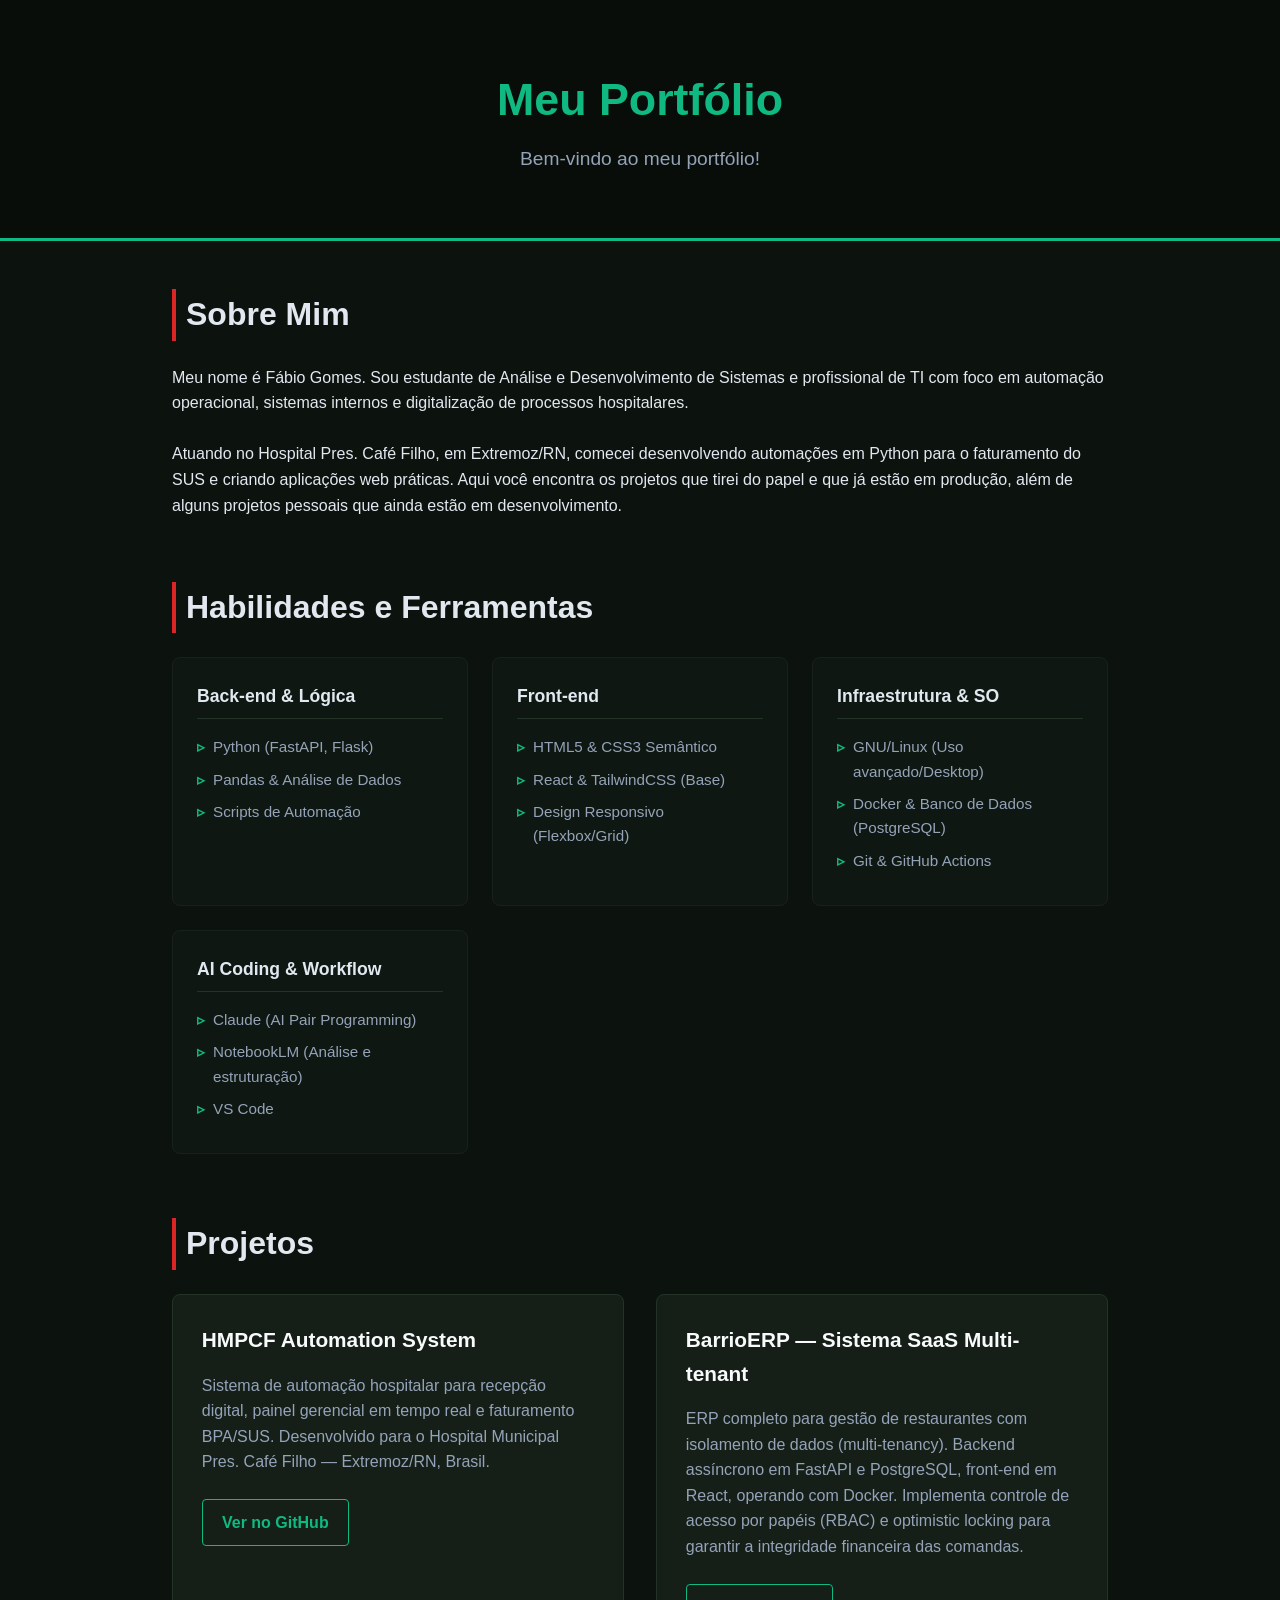
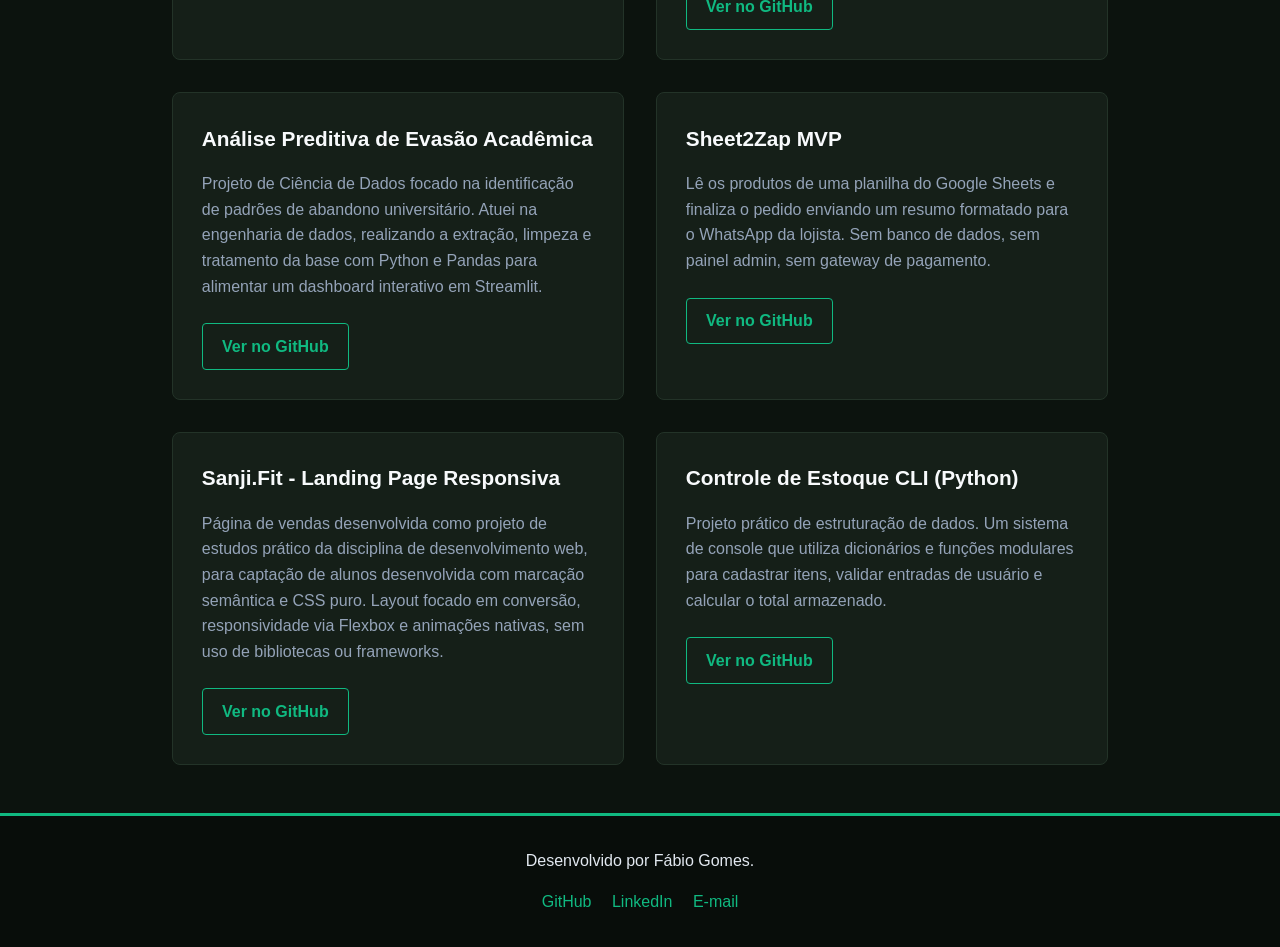
==== index.html @ 68a42b06 "portifólio version 1.0" ====
<!DOCTYPE html>
<html lang="pt-br">
<head>
    <meta charset="UTF-8">
    <meta name="viewport" content="width=device-width, initial-scale=1.0">
    <title>Portfólio | Fabio Gomes</title>
    <link rel="stylesheet" href="style.css">
</head>
<body>

    <!-- Cabeçalho do site -->
    <header class="cabecalho-principal">
        <h1 class="titulo-site">Meu Portfólio</h1>
        <p class="subtitulo-site">Bem-vindo ao meu portfólio!</p>
    </header>

    <!-- Conteúdo principal da página -->
    <main class="conteudo-principal">
        
    <!-- Seção Sobre -->
        <section id="sobre" class="secao-sobre">
            <h2 class="titulo-secao">Sobre Mim</h2>
            <div class="texto-sobre">
                <p>
                    Meu nome é Fábio Gomes. Sou estudante de Análise e Desenvolvimento de Sistemas e profissional de TI com foco em automação operacional, sistemas internos e digitalização de processos hospitalares.
                </p>
                <br> <!-- Dá um pequeno espaço extra entre os parágrafos -->
                <p>
                    Atuando no Hospital Pres. Café Filho, em Extremoz/RN, comecei desenvolvendo automações em Python para o faturamento do SUS e criando aplicações web práticas. Aqui você encontra os projetos que tirei do papel e que já estão em produção, além de alguns projetos pessoais que ainda estão em desenvolvimento.
                </p>
            </div>
        </section>
        <!-- Seção de Habilidades -->
        <section id="habilidades" class="secao-habilidades">
            <h2 class="titulo-secao">Habilidades e Ferramentas</h2>
            
            <div class="grade-habilidades">
                <!-- Categoria 1 -->
                <div class="categoria-habilidade">
                    <h3 class="titulo-categoria">Back-end & Lógica</h3>
                    <ul class="lista-habilidades">
                        <li>Python (FastAPI, Flask)</li>
                        <li>Pandas & Análise de Dados</li>
                        <li>Scripts de Automação</li>
                    </ul>
                </div>

                <!-- Categoria 2 -->
                <div class="categoria-habilidade">
                    <h3 class="titulo-categoria">Front-end</h3>
                    <ul class="lista-habilidades">
                        <li>HTML5 & CSS3 Semântico</li>
                        <li>React & TailwindCSS (Base)</li>
                        <li>Design Responsivo (Flexbox/Grid)</li>
                    </ul>
                </div>

                <!-- Categoria 3 -->
                <div class="categoria-habilidade">
                    <h3 class="titulo-categoria">Infraestrutura & SO</h3>
                    <ul class="lista-habilidades">
                        <li>GNU/Linux (Uso avançado/Desktop)</li>
                        <li>Docker & Banco de Dados (PostgreSQL)</li>
                        <li>Git & GitHub Actions</li>
                    </ul>
                </div>

                <!-- Categoria 4 (O seu diferencial) -->
                <div class="categoria-habilidade">
                    <h3 class="titulo-categoria">AI Coding & Workflow</h3>
                    <ul class="lista-habilidades">
                        <li>Claude (AI Pair Programming)</li>
                        <li>NotebookLM (Análise e estruturação)</li>
                        <li>VS Code</li>
                    </ul>
                </div>
            </div>
        </section>

        <!-- Seção de Projetos -->
        <section id="projetos" class="secao-projetos">
            <h2 class="titulo-secao">Projetos</h2>
            
            <ul class="grade-projetos">
                <!-- Projeto 1 -->
                <li class="cartao-projeto">
                    <h3 class="titulo-projeto">HMPCF Automation System</h3>
                    <p class="descricao-projeto">
                        Sistema de automação hospitalar para recepção digital, painel gerencial 
                        em tempo real e faturamento BPA/SUS. Desenvolvido para o Hospital Municipal 
                        Pres. Café Filho — Extremoz/RN, Brasil.
                    </p>
                    <a href="https://github.com/fabiogomes95/HMPCF-Automation-System" target="_blank" class="botao-projeto" >Ver no GitHub</a>
                </li>

                <!-- Projeto 2 -->
                <li class="cartao-projeto">
                    <h3 class="titulo-projeto">BarrioERP — Sistema SaaS Multi-tenant</h3>
                    <p class="descricao-projeto">
                        ERP completo para gestão de restaurantes com isolamento de dados (multi-tenancy). 
                        Backend assíncrono em FastAPI e PostgreSQL, front-end em React, operando com Docker. 
                        Implementa controle de acesso por papéis (RBAC) e optimistic locking para garantir 
                        a integridade financeira das comandas.
                    </p>
                    <a href="https://github.com/fabiogomes95/BarrioERP" target="_blank" class="botao-projeto">Ver no GitHub</a>
                </li>

                <!-- Projeto 3 -->
                <li class="cartao-projeto">
                    <h3 class="titulo-projeto">Análise Preditiva de Evasão Acadêmica</h3>
                    <p class="descricao-projeto">
                        Projeto de Ciência de Dados focado na identificação de padrões de abandono universitário. 
                        Atuei na engenharia de dados, realizando a extração, limpeza e tratamento da base 
                        com Python e Pandas para alimentar um dashboard interativo em Streamlit.
                    </p>
                    <a href="https://github.com/Senac-EAD-PTI-Grupo/senac-pi-grupo03-2026" target="_blank" class="botao-projeto">Ver no GitHub</a>
                </li>

                <!-- Projeto 4 -->
                <li class="cartao-projeto">
                    <h3 class="titulo-projeto">Sheet2Zap MVP</h3>
                    <p class="descricao-projeto">
                        Lê os produtos de uma planilha do Google Sheets e finaliza o pedido enviando 
                        um resumo formatado para o WhatsApp da lojista. Sem banco de dados, sem painel 
                        admin, sem gateway de pagamento.
                    </p>
                    <a href="https://github.com/fabiogomes95/Sheet2Zap-MVP" target="_blank" class="botao-projeto">Ver no GitHub</a>
                </li>

                <!-- Projeto 5 -->
                <li class="cartao-projeto">
                    <h3 class="titulo-projeto">Sanji.Fit - Landing Page Responsiva</h3>
                    <p class="descricao-projeto">
                        Página de vendas desenvolvida como projeto de estudos prático da disciplina de desenvolvimento web, para captação de alunos 
                        desenvolvida com marcação semântica e CSS puro. Layout focado em conversão, responsividade via Flexbox e animações nativas, 
                        sem uso de bibliotecas ou frameworks.
                    </p>
                    <a href="https://github.com/fabiogomes95/landing-page-sanji-fit" target="_blank" class="botao-projeto">Ver no GitHub</a>
                </li>
                <!-- Projeto 6 -->
                <li class="cartao-projeto">
                    <h3 class="titulo-projeto">Controle de Estoque CLI (Python)</h3>
                    <p class="descricao-projeto">
                        Projeto prático de estruturação de dados. Um sistema de console que utiliza dicionários e funções modulares para cadastrar itens, 
                        validar entradas de usuário e calcular o total armazenado.
                    </p>
                    <a href="https://github.com/fabiogomes95/pti-controle-de-estoque" target="_blank" class="botao-projeto">Ver no GitHub</a>
                </li>
            </ul>
        </section>

    </main>
    <!-- Rodapé do Site -->
    <footer class="rodape-principal">
        <p>Desenvolvido por Fábio Gomes.</p>
        <div class="links-contato">
            <!-- Substitua o # pelo link do seu perfil -->
            <a href="https://github.com/fabiogomes95" target="_blank" class="link-rodape">GitHub</a>
            <a href="https://www.linkedin.com/in/fabiogsilva95/" target="_blank" class="link-rodape">LinkedIn</a>
            <a href="mailto:fabigsilva@disroot.org" target="_blank" class="link-rodape">E-mail</a>
        </div>
    </footer>

</body>
</html>
---- style.css ----
* {
    margin: 0;
    padding: 0;
    box-sizing: border-box;
}
body {
    font-family: 'Segoe UI', Tahoma, Geneva, Verdana, sans-serif;
    background-color: #0c130e;
    color: #e2e8f0;
    line-height: 1.6;
}
/* 3. Cabeçalho Principal */
.cabecalho-principal {
    text-align: center; /* Centraliza o texto */
    padding: 4rem 1rem; /* Dá um respiro dentro da caixa (cima/baixo e lados) */
    background-color: #080d0a; /* Um tom um pouco mais escuro que o body */
    border-bottom: 3px solid #10b981; /* O verde vibrante simulando o corte de espada */
}
.titulo-site {
    color: #10b981; /* Verde destaque (cor do cabelo/ataques) */
    font-size: 2.8rem;
    margin-bottom: 0.5rem;
}
.subtitulo-site {
    color: #94a3b8; /* Cinza prateado imitando o aço das espadas */
    font-size: 1.2rem;
}
/* 4. Estrutura Central (Onde fica o Sobre Mim e os Projetos) */
.conteudo-principal {
    max-width: 1000px; /* Trava o crescimento do site em telas grandes */
    margin: 0 auto; /* O segredo para centralizar: margem automática nas laterais */
    padding: 3rem 2rem; /* Afasta o texto das bordas invisíveis da caixa */
}
/* Títulos das seções (Sobre Mim e Projetos) */
.titulo-secao {
    font-size: 2rem;
    color: #e2e8f0;
    margin-bottom: 1.5rem;
    border-left: 4px solid #dc2626; /* Detalhe vermelho (Haramaki/faixa da cintura do Zoro) */
    padding-left: 10px; /* Afasta o texto da barra vermelha */
}
/* =========================================
   5. MÁGICA DO GRID: A Seção de Projetos
   ========================================= */

/* Remove a margem do texto 'Sobre Mim' para não grudar nos projetos */
.secao-sobre {
    margin-bottom: 4rem;
}

/* O Container do Grid */
.grade-projetos {
    display: grid;
    /* A regra de ouro: crie colunas de no mínimo 300px. 
       Se houver espaço (como na sua TV), coloque lado a lado. 
       Se não houver (como no celular), empilhe. */
    grid-template-columns: repeat(auto-fit, minmax(300px, 1fr));
    gap: 2rem; /* Espaço entre os cartões */
    list-style: none; /* Remove as bolinhas pretas da lista HTML */
}

/* 6. Estilo dos Cartões (Inspirado nas bainhas das espadas) */
.cartao-projeto {
    background-color: #151f18; /* Verde bem escuro, quase preto */
    border: 1px solid #233328; /* Uma borda muito sutil para delimitar o cartão */
    border-radius: 8px; /* Cantos levemente arredondados */
    padding: 1.8rem;
    
    /* Prepara o cartão para ser animado quando o mouse passar por cima */
    transition: transform 0.3s ease, border-color 0.3s ease, box-shadow 0.3s ease;
}

/* O efeito do "Corte da Espada" ao passar o mouse */
.cartao-projeto:hover {
    transform: translateY(-5px); /* Levanta o cartão para cima */
    border-color: #10b981; /* A borda acende no verde vibrante */
    box-shadow: 0 8px 20px rgba(16, 185, 129, 0.15); /* Cria uma sombra verde suave */
}

/* Textos dentro do cartão */
.titulo-projeto {
    color: #f8fafc;
    font-size: 1.3rem;
    margin-bottom: 1rem;
}

.descricao-projeto {
    color: #94a3b8;
    font-size: 1rem;
}
/* Estilo do Botão do Projeto */
.botao-projeto {
    display: inline-block; /* Permite colocar margens e preenchimentos ao redor do texto */
    margin-top: 1.5rem; /* Empurra o botão um pouco para baixo, desgrudando do texto */
    padding: 0.6rem 1.2rem; /* Cria o "corpo" do botão (espaço interno) */
    
    text-decoration: none; /* Remove aquele sublinhado feio padrão do link */
    font-weight: bold; /* Deixa o texto em negrito */
    
    color: #10b981; /* O verde vibrante que escolhemos */
    border: 1px solid #10b981; /* Cria a linha da borda do botão na mesma cor */
    border-radius: 4px; /* Arredonda levemente as pontinhas do botão */
}
.rodape-principal {
    text-align: center;
    padding: 2rem 1rem;
    background-color: #080d0a;
    border-top: 3px solid #10b981;
}
.links-contato {
    margin-top: 1rem;
}
.link-rodape {
    margin: 0 0.5rem;      
    display: inline-block;
    color: #10b981; 
    text-decoration: none; 
}
.link-rodape:hover {
    text-decoration: underline;
}
/* =========================================
   9. Seção de Habilidades
   ========================================= */
.secao-habilidades {
    margin-bottom: 4rem;
}

.grade-habilidades {
    display: grid;
    grid-template-columns: repeat(auto-fit, minmax(220px, 1fr));
    gap: 1.5rem;
}

.categoria-habilidade {
    background-color: #0f1712; /* Fundo um pouco mais claro que o base */
    border: 1px solid #18221b;
    border-radius: 8px;
    padding: 1.5rem;
}

.titulo-categoria {
    color: #e2e8f0;
    font-size: 1.1rem;
    margin-bottom: 1rem;
    border-bottom: 1px solid #233328;
    padding-bottom: 0.5rem;
}

.lista-habilidades {
    list-style: none; /* Tira as bolinhas */
}

.lista-habilidades li {
    color: #94a3b8;
    font-size: 0.95rem;
    margin-bottom: 0.5rem;
    display: flex;
    align-items: flex-start; /* Alinha o texto com o bullet personalizado */
}

/* Adiciona um "bullet" personalizado com a cor do Zoro antes de cada item */
.lista-habilidades li::before {
    content: "▹";
    color: #10b981; /* Verde vibrante */
    margin-right: 8px;
    font-weight: bold;
}
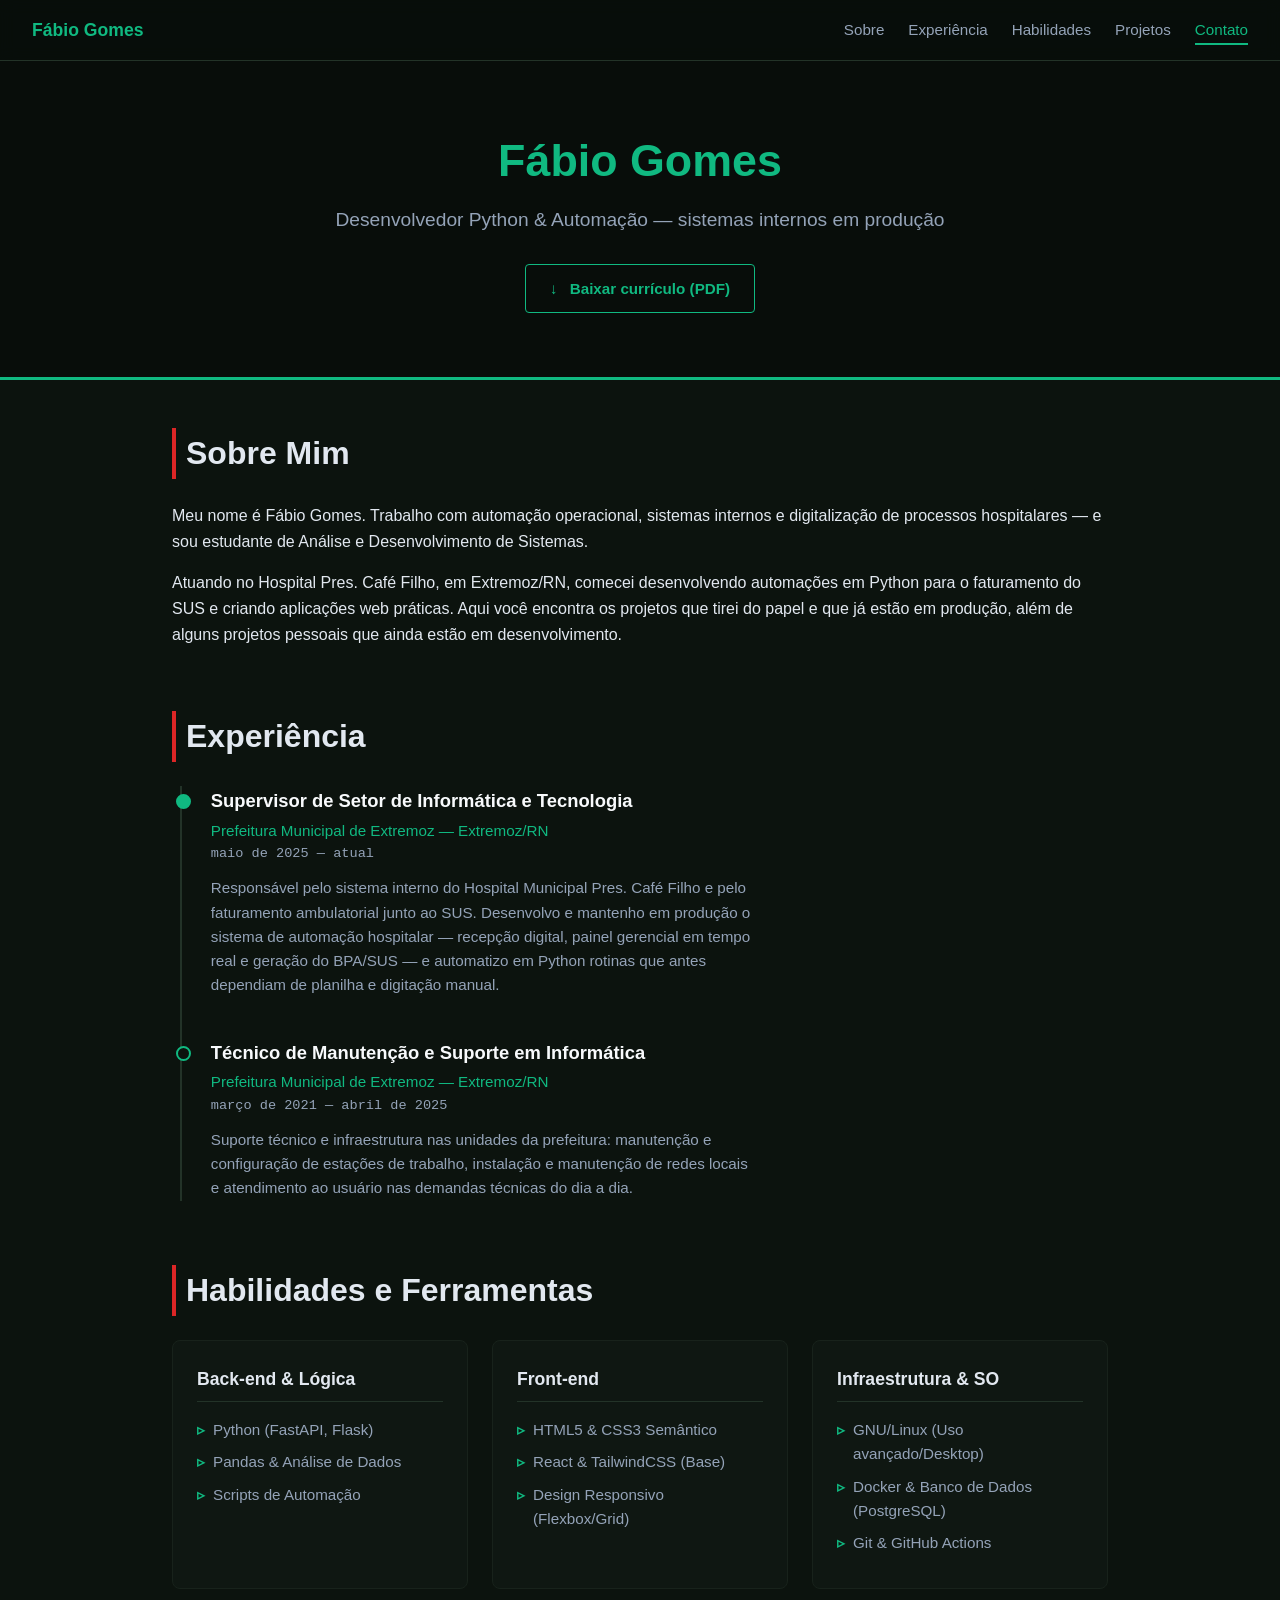
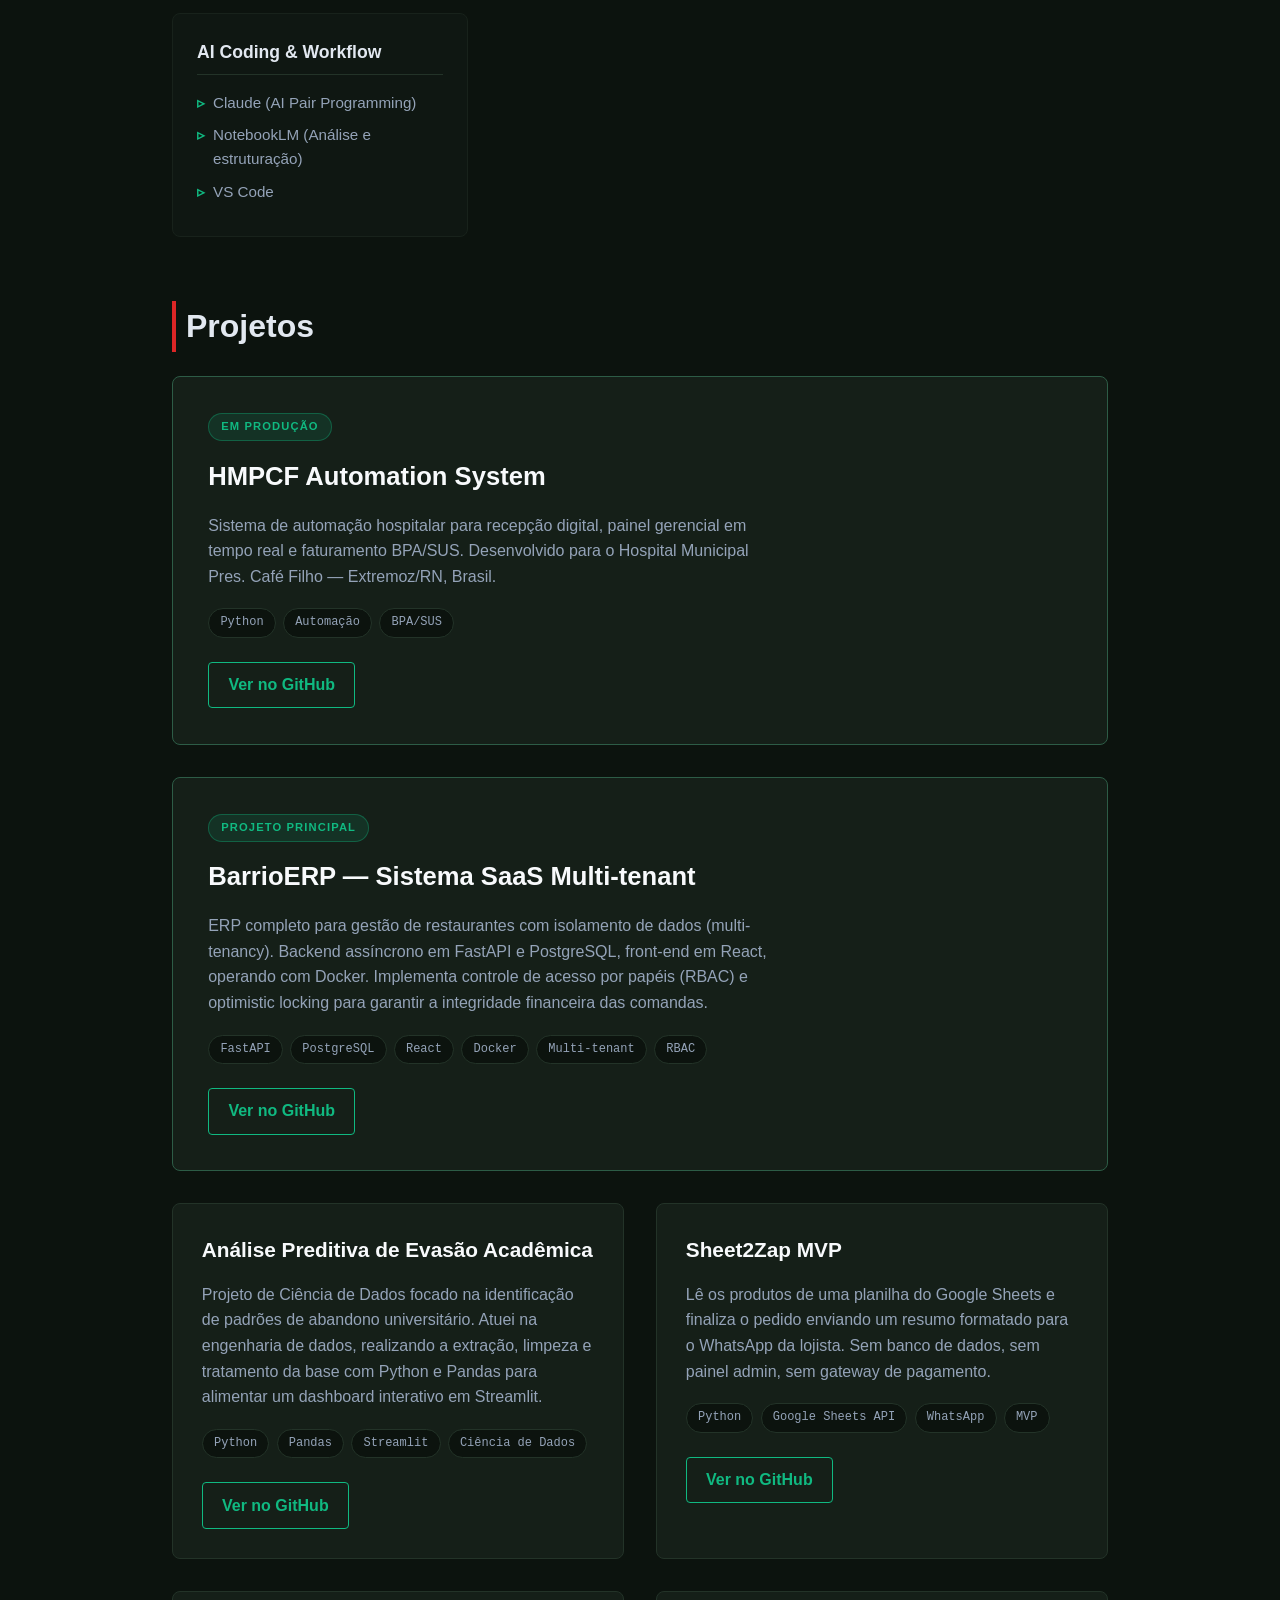
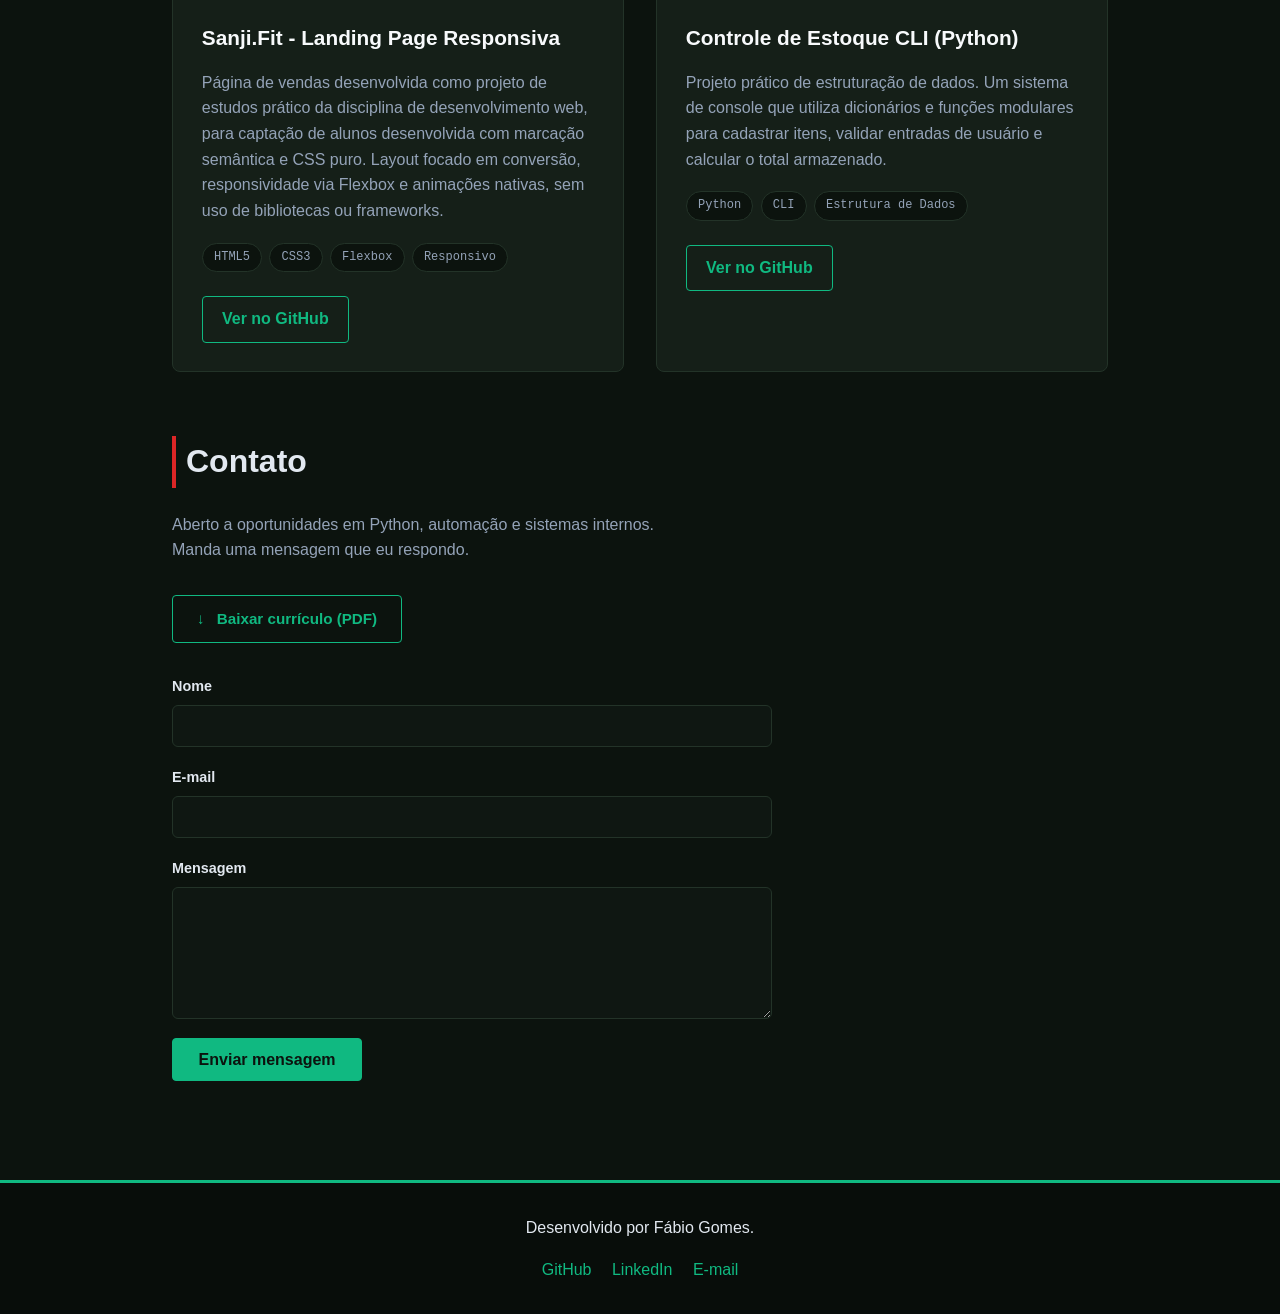
==== commit 9bdbeffa: "Adiciona SEO, navegação, contato e currículo ao portfólio - Meta tags de SEO, Open Graph, canonical " ====
--- a/index.html
+++ b/index.html
@@ -3,39 +3,159 @@
 <head>
     <meta charset="UTF-8">
     <meta name="viewport" content="width=device-width, initial-scale=1.0">
-    <title>Portfólio | Fabio Gomes</title>
+    <title>Fábio Gomes | Desenvolvedor Python & Automação</title>
+
+    <!-- Esse texto é o que o Google mostra embaixo do título nos resultados.
+         Se eu mudar de foco profissional, atualizar aqui E no og:description. -->
+    <meta name="description" content="Portfólio de Fábio Gomes — desenvolvedor focado em automação com Python, sistemas internos e digitalização de processos hospitalares. Projetos em FastAPI, React, PostgreSQL e Docker.">
+    <meta name="author" content="Fábio Gomes">
+
+    <!-- Open Graph = o card que aparece quando eu colo o link no LinkedIn/WhatsApp.
+         Sem isso vira um retângulo cinza sem graça. -->
+    <meta property="og:type" content="website">
+    <meta property="og:title" content="Fábio Gomes | Desenvolvedor Python & Automação">
+    <meta property="og:description" content="Automação com Python, sistemas internos e digitalização de processos hospitalares. Veja os projetos que já estão em produção.">
+    <meta property="og:locale" content="pt_BR">
+    <meta property="og:url" content="https://fabiogomes95.github.io/portfolio/">
+
+    <!-- Banner do card de preview. A URL TEM que ser completa (https://...) —
+         caminho relativo os robôs do LinkedIn/WhatsApp ignoram.
+         O arquivo fica na raiz do repositório; se eu renomear, mudar aqui também.
+         Dimensão certa é 1200x630. -->
+    <meta property="og:image" content="https://fabiogomes95.github.io/portfolio/og-banner-1200x630.png">
+    <meta property="og:image:width" content="1200">
+    <meta property="og:image:height" content="630">
+    <meta property="og:image:alt" content="Banner do portfólio de Fábio Gomes — Desenvolvedor Python & Automação">
+
+    <!-- Marca qual é o endereço oficial, pro Google não indexar duas vezes
+         caso o site fique acessível por mais de uma URL. -->
+    <link rel="canonical" href="https://fabiogomes95.github.io/portfolio/">
+
+    <!-- O Twitter/X lê as og: de cima, mas exige esse tipo declarado à parte. -->
+    <meta name="twitter:card" content="summary_large_image">
+
+    <!-- Favicon feito em SVG na própria linha, sem arquivo separado.
+         Os %23 são "#" escapado — dentro de uma URL o # tem outro significado
+         e quebra tudo. Se um dia eu trocar as cores do tema, mudar aqui também. -->
+    <link rel="icon" href="data:image/svg+xml,<svg xmlns='http://www.w3.org/2000/svg' viewBox='0 0 100 100'><rect width='100' height='100' rx='20' fill='%23080d0a'/><text y='.9em' x='50' font-size='70' text-anchor='middle' fill='%2310b981' font-family='sans-serif' font-weight='bold'>F</text></svg>">
+
     <link rel="stylesheet" href="style.css">
 </head>
 <body>
 
-    <!-- Cabeçalho do site -->
-    <header class="cabecalho-principal">
-        <h1 class="titulo-site">Meu Portfólio</h1>
-        <p class="subtitulo-site">Bem-vindo ao meu portfólio!</p>
+    <!-- Link de pular navegação. Tem que ser o PRIMEIRO elemento do body.
+         Fica escondido acima da tela e só aparece quando recebe foco pelo Tab.
+         Serve pra quem navega por teclado não ter que passar pelo menu inteiro
+         em toda visita pra chegar no conteúdo. -->
+    <a href="#conteudo" class="link-pular">Pular para o conteúdo</a>
+
+    <!-- Menu. Fica antes do header porque gruda no topo da tela.
+         Cada link aponta pro id de uma seção (#sobre -> id="sobre") — isso é
+         nativo do navegador, não precisa de JS.
+         REGRA: se eu criar uma seção nova, tenho que colocar o id nela E o
+         link aqui. O script.js pega os links daqui automaticamente, então
+         essas duas coisas bastam. -->
+    <nav class="menu-navegacao">
+        <!-- Meu nome como logo: clicar volta pro topo -->
+        <a href="#topo" class="menu-logo">Fábio Gomes</a>
+
+        <ul class="menu-lista">
+            <li><a href="#sobre"       class="menu-link">Sobre</a></li>
+            <li><a href="#experiencia" class="menu-link">Experiência</a></li>
+            <li><a href="#habilidades" class="menu-link">Habilidades</a></li>
+            <li><a href="#projetos"    class="menu-link">Projetos</a></li>
+            <li><a href="#contato"     class="menu-link">Contato</a></li>
+        </ul>
+    </nav>
+
+    <!-- O id="topo" existe só pro link do logo ter pra onde voltar. -->
+    <header class="cabecalho-principal" id="topo">
+        <!-- Só um <h1> na página inteira, e é o texto de MAIOR peso pro Google.
+             Não desperdiçar com "Meu Portfólio" (que era o que estava aqui):
+             tem que dizer quem eu sou e o que eu faço, batendo com o <title>,
+             com a og:title e com o meu título do LinkedIn. -->
+        <h1 class="titulo-site">Fábio Gomes</h1>
+        <p class="subtitulo-site">Desenvolvedor Python &amp; Automação — sistemas internos em produção</p>
+
+        <!-- O atributo "download" força o navegador a BAIXAR o PDF em vez de
+             abrir numa aba. Sem ele, o arquivo abre no leitor do navegador e a
+             pessoa tem que salvar na mão.
+             Caminho relativo funciona aqui (é o meu próprio site) — diferente
+             da og:image, que exige URL completa.
+             Pra trocar o currículo depois: substituir o arquivo mantendo o mesmo
+             nome, que aí nada aqui precisa mudar. -->
+        <a href="curriculo-fabio-gomes.pdf" download class="botao-curriculo">
+            Baixar currículo (PDF)
+        </a>
     </header>
 
-    <!-- Conteúdo principal da página -->
-    <main class="conteudo-principal">
-        
-    <!-- Seção Sobre -->
+    <!-- O id="conteudo" é o destino do link "pular para o conteúdo" lá em cima. -->
+    <main class="conteudo-principal" id="conteudo">
+
         <section id="sobre" class="secao-sobre">
             <h2 class="titulo-secao">Sobre Mim</h2>
+
             <div class="texto-sobre">
+                <!-- Ordem importa: primeiro o que eu FAÇO, depois a formação.
+                     Antes começava por "sou estudante de ADS", que é a informação
+                     mais fraca da frase ocupando o lugar mais forte. -->
                 <p>
-                    Meu nome é Fábio Gomes. Sou estudante de Análise e Desenvolvimento de Sistemas e profissional de TI com foco em automação operacional, sistemas internos e digitalização de processos hospitalares.
+                    Meu nome é Fábio Gomes. Trabalho com automação operacional, sistemas internos e digitalização de processos hospitalares — e sou estudante de Análise e Desenvolvimento de Sistemas.
                 </p>
-                <br> <!-- Dá um pequeno espaço extra entre os parágrafos -->
+                <!-- Tinha um <br> aqui pra separar os parágrafos. Tirei: espaçamento
+                     é trabalho do CSS. Quem separa agora é ".texto-sobre p" no style.css.
+                     Se eu quiser mudar esse respiro, é lá, não aqui. -->
                 <p>
                     Atuando no Hospital Pres. Café Filho, em Extremoz/RN, comecei desenvolvendo automações em Python para o faturamento do SUS e criando aplicações web práticas. Aqui você encontra os projetos que tirei do papel e que já estão em produção, além de alguns projetos pessoais que ainda estão em desenvolvimento.
                 </p>
             </div>
         </section>
-        <!-- Seção de Habilidades -->
+
+        <!-- Seção nova. Motivo de existir: os projetos mostram o que eu sei fazer,
+             mas não diziam em lugar nenhum que eu faço isso EMPREGADO, hoje.
+             Sistema rodando num hospital com equipe dependendo dele pesa
+             diferente de repositório no GitHub.
+             Deixei a Teleperformance de fora de propósito — está no currículo
+             pra não abrir buraco de data, mas aqui não acrescenta nada. -->
+        <section id="experiencia" class="secao-experiencia">
+            <h2 class="titulo-secao">Experiência</h2>
+
+            <ol class="linha-tempo">
+                <li class="item-tempo">
+                    <h3 class="cargo-tempo">Supervisor de Setor de Informática e Tecnologia</h3>
+                    <p class="empresa-tempo">Prefeitura Municipal de Extremoz — Extremoz/RN</p>
+                    <p class="periodo-tempo">maio de 2025 — atual</p>
+                    <p class="descricao-tempo">
+                        Responsável pelo sistema interno do Hospital Municipal Pres. Café Filho
+                        e pelo faturamento ambulatorial junto ao SUS. Desenvolvo e mantenho em
+                        produção o sistema de automação hospitalar — recepção digital, painel
+                        gerencial em tempo real e geração do BPA/SUS — e automatizo em Python
+                        rotinas que antes dependiam de planilha e digitação manual.
+                    </p>
+                </li>
+
+                <li class="item-tempo">
+                    <h3 class="cargo-tempo">Técnico de Manutenção e Suporte em Informática</h3>
+                    <p class="empresa-tempo">Prefeitura Municipal de Extremoz — Extremoz/RN</p>
+                    <p class="periodo-tempo">março de 2021 — abril de 2025</p>
+                    <p class="descricao-tempo">
+                        Suporte técnico e infraestrutura nas unidades da prefeitura: manutenção
+                        e configuração de estações de trabalho, instalação e manutenção de redes
+                        locais e atendimento ao usuário nas demandas técnicas do dia a dia.
+                    </p>
+                </li>
+            </ol>
+        </section>
+
         <section id="habilidades" class="secao-habilidades">
             <h2 class="titulo-secao">Habilidades e Ferramentas</h2>
-            
+
+            <!-- Essa div é o container da grade. O CSS transforma ELA em grid
+                 e cada filho direto vira uma célula sozinho.
+                 Pra somar uma categoria: copiar um bloco inteiro abaixo. O grid
+                 se reorganiza sozinho, não preciso mexer em CSS nenhum. -->
             <div class="grade-habilidades">
-                <!-- Categoria 1 -->
+                <!-- Categoria 1 — as outras seguem o mesmo molde: h3 + ul -->
                 <div class="categoria-habilidade">
                     <h3 class="titulo-categoria">Back-end & Lógica</h3>
                     <ul class="lista-habilidades">
@@ -65,7 +185,7 @@
                     </ul>
                 </div>
 
-                <!-- Categoria 4 (O seu diferencial) -->
+                <!-- Categoria 4 — meu diferencial, manter em destaque -->
                 <div class="categoria-habilidade">
                     <h3 class="titulo-categoria">AI Coding & Workflow</h3>
                     <ul class="lista-habilidades">
@@ -77,89 +197,202 @@
             </div>
         </section>
 
-        <!-- Seção de Projetos -->
         <section id="projetos" class="secao-projetos">
             <h2 class="titulo-secao">Projetos</h2>
-            
+
+            <!-- Usei <ul> e não um monte de <div> porque isso É uma lista de
+                 itens equivalentes. Leitor de tela anuncia "lista com 6 itens".
+                 Visualmente não muda nada: o CSS vira grid e tira as bolinhas. -->
             <ul class="grade-projetos">
-                <!-- Projeto 1 -->
-                <li class="cartao-projeto">
+                <!-- Molde do cartão: h3 + p + link. Copiar um bloco desses
+                     pra adicionar projeto novo. -->
+                <li class="cartao-projeto cartao-destaque">
+                    <span class="selo-destaque">Em produção</span>
                     <h3 class="titulo-projeto">HMPCF Automation System</h3>
                     <p class="descricao-projeto">
-                        Sistema de automação hospitalar para recepção digital, painel gerencial 
-                        em tempo real e faturamento BPA/SUS. Desenvolvido para o Hospital Municipal 
+                        Sistema de automação hospitalar para recepção digital, painel gerencial
+                        em tempo real e faturamento BPA/SUS. Desenvolvido para o Hospital Municipal
                         Pres. Café Filho — Extremoz/RN, Brasil.
                     </p>
-                    <a href="https://github.com/fabiogomes95/HMPCF-Automation-System" target="_blank" class="botao-projeto" >Ver no GitHub</a>
-                </li>
-
-                <!-- Projeto 2 -->
-                <li class="cartao-projeto">
+                    <!-- CONFERIR: chutei a stack pela minha descrição, não tinha
+                         escrito no texto. Corrigir se estiver errado. -->
+                    <ul class="tags-projeto">
+                        <li>Python</li>
+                        <li>Automação</li>
+                        <li>BPA/SUS</li>
+                    </ul>
+                    <!-- Todo link externo leva target="_blank" + rel="noopener noreferrer".
+                         O rel é trava de segurança: sem ele a página aberta consegue
+                         mexer na minha aba original (window.opener). Não esquecer
+                         nos próximos que eu adicionar. -->
+                    <a href="https://github.com/fabiogomes95/HMPCF-Automation-System" target="_blank" rel="noopener noreferrer" class="botao-projeto">Ver no GitHub</a>
+                </li>
+
+                <li class="cartao-projeto cartao-destaque">
+                    <span class="selo-destaque">Projeto principal</span>
                     <h3 class="titulo-projeto">BarrioERP — Sistema SaaS Multi-tenant</h3>
                     <p class="descricao-projeto">
-                        ERP completo para gestão de restaurantes com isolamento de dados (multi-tenancy). 
-                        Backend assíncrono em FastAPI e PostgreSQL, front-end em React, operando com Docker. 
-                        Implementa controle de acesso por papéis (RBAC) e optimistic locking para garantir 
+                        ERP completo para gestão de restaurantes com isolamento de dados (multi-tenancy).
+                        Backend assíncrono em FastAPI e PostgreSQL, front-end em React, operando com Docker.
+                        Implementa controle de acesso por papéis (RBAC) e optimistic locking para garantir
                         a integridade financeira das comandas.
                     </p>
-                    <a href="https://github.com/fabiogomes95/BarrioERP" target="_blank" class="botao-projeto">Ver no GitHub</a>
-                </li>
-
-                <!-- Projeto 3 -->
+                    <ul class="tags-projeto">
+                        <li>FastAPI</li>
+                        <li>PostgreSQL</li>
+                        <li>React</li>
+                        <li>Docker</li>
+                        <li>Multi-tenant</li>
+                        <li>RBAC</li>
+                    </ul>
+                    <a href="https://github.com/fabiogomes95/BarrioERP" target="_blank" rel="noopener noreferrer" class="botao-projeto">Ver no GitHub</a>
+                </li>
+
                 <li class="cartao-projeto">
                     <h3 class="titulo-projeto">Análise Preditiva de Evasão Acadêmica</h3>
                     <p class="descricao-projeto">
-                        Projeto de Ciência de Dados focado na identificação de padrões de abandono universitário. 
-                        Atuei na engenharia de dados, realizando a extração, limpeza e tratamento da base 
+                        Projeto de Ciência de Dados focado na identificação de padrões de abandono universitário.
+                        Atuei na engenharia de dados, realizando a extração, limpeza e tratamento da base
                         com Python e Pandas para alimentar um dashboard interativo em Streamlit.
                     </p>
-                    <a href="https://github.com/Senac-EAD-PTI-Grupo/senac-pi-grupo03-2026" target="_blank" class="botao-projeto">Ver no GitHub</a>
-                </li>
-
-                <!-- Projeto 4 -->
+                    <ul class="tags-projeto">
+                        <li>Python</li>
+                        <li>Pandas</li>
+                        <li>Streamlit</li>
+                        <li>Ciência de Dados</li>
+                    </ul>
+                    <a href="https://github.com/Senac-EAD-PTI-Grupo/senac-pi-grupo03-2026" target="_blank" rel="noopener noreferrer" class="botao-projeto">Ver no GitHub</a>
+                </li>
+
                 <li class="cartao-projeto">
                     <h3 class="titulo-projeto">Sheet2Zap MVP</h3>
                     <p class="descricao-projeto">
-                        Lê os produtos de uma planilha do Google Sheets e finaliza o pedido enviando 
-                        um resumo formatado para o WhatsApp da lojista. Sem banco de dados, sem painel 
+                        Lê os produtos de uma planilha do Google Sheets e finaliza o pedido enviando
+                        um resumo formatado para o WhatsApp da lojista. Sem banco de dados, sem painel
                         admin, sem gateway de pagamento.
                     </p>
-                    <a href="https://github.com/fabiogomes95/Sheet2Zap-MVP" target="_blank" class="botao-projeto">Ver no GitHub</a>
-                </li>
-
-                <!-- Projeto 5 -->
+                    <!-- CONFERIR: a descrição não diz a linguagem. Ajustar se não for Python. -->
+                    <ul class="tags-projeto">
+                        <li>Python</li>
+                        <li>Google Sheets API</li>
+                        <li>WhatsApp</li>
+                        <li>MVP</li>
+                    </ul>
+                    <a href="https://github.com/fabiogomes95/Sheet2Zap-MVP" target="_blank" rel="noopener noreferrer" class="botao-projeto">Ver no GitHub</a>
+                </li>
+
                 <li class="cartao-projeto">
                     <h3 class="titulo-projeto">Sanji.Fit - Landing Page Responsiva</h3>
                     <p class="descricao-projeto">
-                        Página de vendas desenvolvida como projeto de estudos prático da disciplina de desenvolvimento web, para captação de alunos 
-                        desenvolvida com marcação semântica e CSS puro. Layout focado em conversão, responsividade via Flexbox e animações nativas, 
+                        Página de vendas desenvolvida como projeto de estudos prático da disciplina de desenvolvimento web, para captação de alunos
+                        desenvolvida com marcação semântica e CSS puro. Layout focado em conversão, responsividade via Flexbox e animações nativas,
                         sem uso de bibliotecas ou frameworks.
                     </p>
-                    <a href="https://github.com/fabiogomes95/landing-page-sanji-fit" target="_blank" class="botao-projeto">Ver no GitHub</a>
-                </li>
-                <!-- Projeto 6 -->
+                    <ul class="tags-projeto">
+                        <li>HTML5</li>
+                        <li>CSS3</li>
+                        <li>Flexbox</li>
+                        <li>Responsivo</li>
+                    </ul>
+                    <a href="https://github.com/fabiogomes95/landing-page-sanji-fit" target="_blank" rel="noopener noreferrer" class="botao-projeto">Ver no GitHub</a>
+                </li>
+
                 <li class="cartao-projeto">
                     <h3 class="titulo-projeto">Controle de Estoque CLI (Python)</h3>
                     <p class="descricao-projeto">
-                        Projeto prático de estruturação de dados. Um sistema de console que utiliza dicionários e funções modulares para cadastrar itens, 
+                        Projeto prático de estruturação de dados. Um sistema de console que utiliza dicionários e funções modulares para cadastrar itens,
                         validar entradas de usuário e calcular o total armazenado.
                     </p>
-                    <a href="https://github.com/fabiogomes95/pti-controle-de-estoque" target="_blank" class="botao-projeto">Ver no GitHub</a>
+                    <ul class="tags-projeto">
+                        <li>Python</li>
+                        <li>CLI</li>
+                        <li>Estrutura de Dados</li>
+                    </ul>
+                    <a href="https://github.com/fabiogomes95/pti-controle-de-estoque" target="_blank" rel="noopener noreferrer" class="botao-projeto">Ver no GitHub</a>
                 </li>
             </ul>
         </section>
 
+        <section id="contato" class="secao-contato">
+            <h2 class="titulo-secao">Contato</h2>
+            <p class="texto-contato">
+                Aberto a oportunidades em Python, automação e sistemas internos.
+                Manda uma mensagem que eu respondo.
+            </p>
+
+            <!-- Segunda chance de baixar o currículo: quem rolou até aqui está
+                 interessado, e nem todo mundo viu o botão lá no topo. -->
+            <a href="curriculo-fabio-gomes.pdf" download class="botao-curriculo botao-curriculo-contato">
+                Baixar currículo (PDF)
+            </a>
+
+            <!--
+                O action aponta pro Formspree (site estático não processa envio sozinho).
+                Se eu trocar de conta/formulário, é só mudar o ID no final da URL.
+
+                Importante: este form funciona SEM JavaScript. O navegador envia
+                sozinho e o Formspree mostra a página de obrigado dele.
+                O script.js só melhora isso: intercepta o envio e mostra o retorno
+                aqui mesmo, sem sair do site. Se o JS quebrar, o form continua vivo.
+            -->
+            <form class="formulario-contato" id="formulario-contato"
+                  action="https://formspree.io/f/mvkoqzdr" method="POST">
+
+                <div class="campo-formulario">
+                    <!-- O "for" do label tem que bater com o "id" do input.
+                         É isso que faz clicar no texto focar o campo, e é assim
+                         que leitor de tela sabe qual rótulo é de qual campo. -->
+                    <label for="campo-nome">Nome</label>
+                    <input type="text" id="campo-nome" name="nome" required>
+                </div>
+
+                <div class="campo-formulario">
+                    <label for="campo-email">E-mail</label>
+                    <!-- type="email" faz o navegador validar o formato sozinho e
+                         abre o teclado com @ no celular.
+                         O name="email" o Formspree reconhece e usa como Responder-Para,
+                         então eu respondo direto na minha caixa. Não renomear. -->
+                    <input type="email" id="campo-email" name="email" required>
+                </div>
+
+                <div class="campo-formulario">
+                    <label for="campo-mensagem">Mensagem</label>
+                    <textarea id="campo-mensagem" name="mensagem" rows="6" required></textarea>
+                </div>
+
+                <!-- Assunto do e-mail que chega pra mim. Sem isso vem um genérico. -->
+                <input type="hidden" name="_subject" value="Novo contato pelo portfólio">
+
+                <!-- Armadilha antispam ("honeypot"): campo escondido por CSS.
+                     Humano não vê, então nunca preenche. Robô de spam preenche
+                     tudo que encontra — e aí o Formspree descarta o envio.
+                     O nome _gotcha é reconhecido por eles, não inventar outro. -->
+                <input type="text" name="_gotcha" class="campo-armadilha" tabindex="-1" autocomplete="off">
+
+                <button type="submit" class="botao-enviar">Enviar mensagem</button>
+
+                <!-- role="status" faz o leitor de tela anunciar o texto quando ele
+                     muda, sem roubar o foco de onde a pessoa está. -->
+                <p class="retorno-formulario" id="retorno-formulario" role="status"></p>
+            </form>
+        </section>
+
     </main>
-    <!-- Rodapé do Site -->
+
     <footer class="rodape-principal">
         <p>Desenvolvido por Fábio Gomes.</p>
         <div class="links-contato">
-            <!-- Substitua o # pelo link do seu perfil -->
-            <a href="https://github.com/fabiogomes95" target="_blank" class="link-rodape">GitHub</a>
-            <a href="https://www.linkedin.com/in/fabiogsilva95/" target="_blank" class="link-rodape">LinkedIn</a>
-            <a href="mailto:fabigsilva@disroot.org" target="_blank" class="link-rodape">E-mail</a>
+            <a href="https://github.com/fabiogomes95" target="_blank" rel="noopener noreferrer" class="link-rodape">GitHub</a>
+            <a href="https://www.linkedin.com/in/fabiogsilva95/" target="_blank" rel="noopener noreferrer" class="link-rodape">LinkedIn</a>
+            <!-- mailto não leva target="_blank" — só abriria uma aba em branco à toa. -->
+            <a href="mailto:fabiogsilva@disroot.org" class="link-rodape">E-mail</a>
         </div>
     </footer>
 
+    <!-- "defer" = baixa o script junto com o HTML mas só roda no fim.
+         Sem ele o JS rodaria antes das seções existirem e não acharia nada.
+         Se eu adicionar outro script, manter o defer também. -->
+    <script src="script.js" defer></script>
+
 </body>
-</html>+</html>
--- a/style.css
+++ b/style.css
@@ -1,139 +1,395 @@
+/* =========================================================================
+   PORTFÓLIO — Fábio Gomes
+   Tema escuro do Zoro: verde #10b981 é o destaque, vermelho #dc2626 é o
+   detalhe, fundo #0c130e quase preto.
+
+   Se eu for trocar o tema, as cores estão espalhadas — considerar migrar
+   pra variáveis CSS (:root { --verde: #10b981 }) antes de mexer.
+
+   MAPA DO ARQUIVO
+     1. Reset e rolagem
+     2. Body
+     3. Menu fixo
+     4. Foco pelo teclado
+     5. Cabeçalho
+     6. Estrutura central e títulos
+     7. Sobre Mim
+     8. Experiência (linha do tempo)
+     9. Habilidades
+    10. Projetos
+    11. Contato
+    12. Rodapé
+    13. Animação de revelação no scroll
+    14. Telas pequenas
+   ========================================================================= */
+
+
+/* =========================================
+   1. Reset e rolagem
+   ========================================= */
+
 * {
     margin: 0;
     padding: 0;
+    /* border-box: largura passa a INCLUIR padding e borda.
+       Sem isso, width 100px + padding 20px viram 140px na tela e todo
+       cálculo de layout fica errado. */
     box-sizing: border-box;
 }
+
+html {
+    /* Rolagem suave ao clicar nos links do menu.
+       Não preciso de JS pra isso — se um dia eu achar um tutorial mandando
+       instalar biblioteca pra scroll suave, é essa linha aqui que resolve. */
+    scroll-behavior: smooth;
+
+    /* NÃO TIRAR. O menu é fixo e cobre o topo; sem isso o título da seção
+       para escondido atrás dele quando clico no link.
+       Se eu mudar a altura do menu, ajustar esse valor junto (sempre um
+       pouco maior que a altura dele). */
+    scroll-padding-top: 5rem;
+}
+
+/* Quem ligou "reduzir movimento" no sistema (enxaqueca, vertigem) recebe o
+   salto direto em vez da animação. Site continua funcionando igual. */
+@media (prefers-reduced-motion: reduce) {
+    html {
+        scroll-behavior: auto;
+    }
+}
+
+
+/* =========================================
+   2. Body
+   ========================================= */
+
 body {
+    /* Se a primeira fonte não existir na máquina, cai pra próxima.
+       A última é a rede de segurança. */
     font-family: 'Segoe UI', Tahoma, Geneva, Verdana, sans-serif;
+
     background-color: #0c130e;
     color: #e2e8f0;
+
+    /* Sem unidade de propósito: cada elemento calcula a partir do próprio
+       tamanho de fonte. É o jeito recomendado — com "px" aqui, título grande
+       ficaria com as linhas espremidas. */
     line-height: 1.6;
 }
-/* 3. Cabeçalho Principal */
+
+
+/* =========================================
+   3. Menu fixo
+   ========================================= */
+
+.menu-navegacao {
+    /* sticky = rola junto até encostar no topo, aí gruda.
+       (fixed grudaria desde o início e deixaria um buraco no layout) */
+    position: sticky;
+    top: 0;
+
+    /* Sem z-index os cartões de projeto passam POR CIMA do menu ao rolar.
+       Já me pegou uma vez. */
+    z-index: 100;
+
+    display: flex;
+    justify-content: space-between; /* nome na esquerda, links na direita */
+    align-items: center;
+    gap: 1rem;
+    flex-wrap: wrap;                /* no celular quebra linha em vez de espremer */
+
+    padding: 1rem 2rem;
+
+    /* O 0.85 de opacidade + blur dão o efeito de vidro fosco.
+       Se eu deixar opaco (sem rgba), perde a graça. */
+    background-color: rgba(8, 13, 10, 0.85);
+    backdrop-filter: blur(8px);
+
+    border-bottom: 1px solid #233328;
+}
+
+.menu-logo {
+    color: #10b981;
+    font-weight: bold;
+    font-size: 1.1rem;
+    text-decoration: none;
+}
+
+.menu-lista {
+    display: flex;
+    gap: 1.5rem;
+    list-style: none;
+}
+
+.menu-link {
+    color: #94a3b8;
+    text-decoration: none;
+    font-size: 0.95rem;
+    padding: 0.3rem 0;
+
+    /* Borda transparente já reservando o espaço. Se ela só nascesse no hover,
+       o texto pularia 2px toda vez que o mouse passasse. */
+    border-bottom: 2px solid transparent;
+    transition: color 0.2s ease, border-color 0.2s ease;
+}
+
+.menu-link:hover {
+    color: #10b981;
+    border-bottom-color: #10b981;
+}
+
+/* Quem põe e tira essa classe "ativo" é o script.js, conforme a seção que
+   está na tela. Aqui eu só digo como ela fica.
+   Divisão: JS decide QUANDO, CSS decide COMO. Não misturar. */
+.menu-link.ativo {
+    color: #10b981;
+    border-bottom-color: #10b981;
+}
+
+
+/* =========================================
+   4. Foco pelo teclado
+   ========================================= */
+
+/* Link "pular para o conteúdo".
+   Fica escondido ACIMA da área visível (top negativo) em vez de display:none,
+   porque elemento com display:none não recebe foco — e aí o link nunca
+   apareceria pra quem precisa dele. Ao ganhar foco pelo Tab, desce pra tela. */
+.link-pular {
+    position: absolute;
+    top: -100px;
+    left: 0;
+    z-index: 200; /* acima do menu, que é 100 */
+
+    background-color: #10b981;
+    color: #0c130e;
+    font-weight: bold;
+    text-decoration: none;
+    padding: 0.8rem 1.2rem;
+    border-radius: 0 0 4px 0;
+
+    transition: top 0.2s ease;
+}
+
+/* Aqui é :focus mesmo, não :focus-visible — este link SÓ existe pro teclado. */
+.link-pular:focus {
+    top: 0;
+}
+
+/* Pra quem navega de Tab, sem mouse. O :focus-visible só aparece no teclado,
+   não no clique — por isso dá pra estilizar sem ficar feio.
+   Nunca usar "outline: none" sem colocar outro indicador no lugar. */
+.menu-link:focus-visible,
+.menu-logo:focus-visible,
+.botao-projeto:focus-visible,
+.link-rodape:focus-visible {
+    outline: 2px solid #10b981;
+    outline-offset: 3px;
+    border-radius: 2px;
+}
+
+
+/* =========================================
+   5. Cabeçalho
+   ========================================= */
+
 .cabecalho-principal {
-    text-align: center; /* Centraliza o texto */
-    padding: 4rem 1rem; /* Dá um respiro dentro da caixa (cima/baixo e lados) */
-    background-color: #080d0a; /* Um tom um pouco mais escuro que o body */
-    border-bottom: 3px solid #10b981; /* O verde vibrante simulando o corte de espada */
-}
+    text-align: center;
+    padding: 4rem 1rem;
+    background-color: #080d0a;        /* mais escuro que o body, pra separar */
+    border-bottom: 3px solid #10b981; /* o verde imitando corte de espada */
+}
+
 .titulo-site {
-    color: #10b981; /* Verde destaque (cor do cabelo/ataques) */
-    font-size: 2.8rem;
+    color: #10b981;
+    font-size: 2.8rem; /* diminui no celular, lá na seção 14 */
     margin-bottom: 0.5rem;
 }
+
 .subtitulo-site {
-    color: #94a3b8; /* Cinza prateado imitando o aço das espadas */
+    color: #94a3b8; /* cinza prateado, tipo o aço das espadas */
     font-size: 1.2rem;
 }
-/* 4. Estrutura Central (Onde fica o Sobre Mim e os Projetos) */
+
+/* Botão de download do currículo. Aparece 2x: cabeçalho e seção de contato. */
+.botao-curriculo {
+    display: inline-block;
+    margin-top: 1.8rem;
+    padding: 0.7rem 1.5rem;
+
+    font-weight: bold;
+    font-size: 0.95rem;
+    text-decoration: none;
+
+    color: #10b981;
+    background-color: transparent;
+    border: 1px solid #10b981;
+    border-radius: 4px;
+
+    transition: background-color 0.2s ease, color 0.2s ease;
+}
+
+/* No hover ele "enche": fundo verde, texto escuro. Contraste invertido. */
+.botao-curriculo:hover {
+    background-color: #10b981;
+    color: #0c130e;
+}
+
+.botao-curriculo:focus-visible {
+    outline: 2px solid #10b981;
+    outline-offset: 3px;
+}
+
+/* Ícone de seta pra baixo, criado só com CSS (sem imagem, sem biblioteca).
+   Deixa claro que o link baixa um arquivo em vez de abrir uma página. */
+.botao-curriculo::before {
+    content: "↓";
+    margin-right: 0.5rem;
+    font-weight: bold;
+}
+
+/* Na seção de contato o botão fica logo abaixo de um parágrafo, então precisa
+   de menos espaço em cima e um pouco embaixo, antes do formulário. */
+.botao-curriculo-contato {
+    margin-top: 0;
+    margin-bottom: 2rem;
+}
+
+
+/* =========================================
+   6. Estrutura central e títulos
+   ========================================= */
+
 .conteudo-principal {
-    max-width: 1000px; /* Trava o crescimento do site em telas grandes */
-    margin: 0 auto; /* O segredo para centralizar: margem automática nas laterais */
-    padding: 3rem 2rem; /* Afasta o texto das bordas invisíveis da caixa */
-}
-/* Títulos das seções (Sobre Mim e Projetos) */
+    /* Trava a largura. Sem isso, em tela grande a linha de texto fica enorme
+       e o olho se perde ao pular pra linha de baixo. */
+    max-width: 1000px;
+
+    /* margin 0 auto = o jeito de centralizar bloco com largura definida.
+       O "auto" divide o espaço que sobra igual dos dois lados. */
+    margin: 0 auto;
+
+    padding: 3rem 2rem;
+}
+
 .titulo-secao {
     font-size: 2rem;
     color: #e2e8f0;
     margin-bottom: 1.5rem;
-    border-left: 4px solid #dc2626; /* Detalhe vermelho (Haramaki/faixa da cintura do Zoro) */
-    padding-left: 10px; /* Afasta o texto da barra vermelha */
-}
-/* =========================================
-   5. MÁGICA DO GRID: A Seção de Projetos
-   ========================================= */
-
-/* Remove a margem do texto 'Sobre Mim' para não grudar nos projetos */
+    border-left: 4px solid #dc2626; /* o vermelho do haramaki */
+    padding-left: 10px;
+}
+
+
+/* =========================================
+   7. Sobre Mim
+   ========================================= */
+
 .secao-sobre {
     margin-bottom: 4rem;
 }
 
-/* O Container do Grid */
-.grade-projetos {
-    display: grid;
-    /* A regra de ouro: crie colunas de no mínimo 300px. 
-       Se houver espaço (como na sua TV), coloque lado a lado. 
-       Se não houver (como no celular), empilhe. */
-    grid-template-columns: repeat(auto-fit, minmax(300px, 1fr));
-    gap: 2rem; /* Espaço entre os cartões */
-    list-style: none; /* Remove as bolinhas pretas da lista HTML */
-}
-
-/* 6. Estilo dos Cartões (Inspirado nas bainhas das espadas) */
-.cartao-projeto {
-    background-color: #151f18; /* Verde bem escuro, quase preto */
-    border: 1px solid #233328; /* Uma borda muito sutil para delimitar o cartão */
-    border-radius: 8px; /* Cantos levemente arredondados */
-    padding: 1.8rem;
-    
-    /* Prepara o cartão para ser animado quando o mouse passar por cima */
-    transition: transform 0.3s ease, border-color 0.3s ease, box-shadow 0.3s ease;
-}
-
-/* O efeito do "Corte da Espada" ao passar o mouse */
-.cartao-projeto:hover {
-    transform: translateY(-5px); /* Levanta o cartão para cima */
-    border-color: #10b981; /* A borda acende no verde vibrante */
-    box-shadow: 0 8px 20px rgba(16, 185, 129, 0.15); /* Cria uma sombra verde suave */
-}
-
-/* Textos dentro do cartão */
-.titulo-projeto {
+/* Isso aqui substitui o <br> que eu tinha no HTML.
+   Espaço entre parágrafos é aparência = CSS. */
+.texto-sobre p {
+    margin-bottom: 1rem;
+}
+
+
+/* =========================================
+   8. Experiência (linha do tempo)
+   ========================================= */
+
+.secao-experiencia {
+    margin-bottom: 4rem;
+}
+
+.linha-tempo {
+    list-style: none;
+
+    /* A linha vertical contínua é só uma borda esquerda na <ol>.
+       Não precisa de imagem nem de pseudo-elemento pra isso. */
+    border-left: 2px solid #233328;
+    padding-left: 1.8rem;
+    margin-left: 0.5rem;
+}
+
+.item-tempo {
+    /* position relative pra bolinha (::before) se posicionar em relação
+       a ESTE item, e não à página inteira. */
+    position: relative;
+}
+
+/* Espaço entre um cargo e o próximo — mas não sobra depois do último. */
+.item-tempo:not(:last-child) {
+    margin-bottom: 2.5rem;
+}
+
+/* A bolinha em cima da linha. O left negativo a puxa pra fora do padding,
+   centralizando-a sobre a borda: metade da largura (11px/2) + metade da
+   borda (2px/2) além dos 1.8rem de padding-left. */
+.item-tempo::before {
+    content: "";
+    position: absolute;
+    left: calc(-1.8rem - 6px);
+    top: 0.5rem;
+
+    width: 11px;
+    height: 11px;
+    border-radius: 50%;
+
+    background-color: #0c130e; /* fundo da página, pra "furar" a linha */
+    border: 2px solid #10b981;
+}
+
+/* O cargo atual ganha bolinha preenchida, pra saltar aos olhos qual é o de hoje. */
+.item-tempo:first-child::before {
+    background-color: #10b981;
+}
+
+.cargo-tempo {
     color: #f8fafc;
-    font-size: 1.3rem;
-    margin-bottom: 1rem;
-}
-
-.descricao-projeto {
+    font-size: 1.15rem;
+    margin-bottom: 0.2rem;
+}
+
+.empresa-tempo {
+    color: #10b981;
+    font-size: 0.95rem;
+}
+
+.periodo-tempo {
     color: #94a3b8;
-    font-size: 1rem;
-}
-/* Estilo do Botão do Projeto */
-.botao-projeto {
-    display: inline-block; /* Permite colocar margens e preenchimentos ao redor do texto */
-    margin-top: 1.5rem; /* Empurra o botão um pouco para baixo, desgrudando do texto */
-    padding: 0.6rem 1.2rem; /* Cria o "corpo" do botão (espaço interno) */
-    
-    text-decoration: none; /* Remove aquele sublinhado feio padrão do link */
-    font-weight: bold; /* Deixa o texto em negrito */
-    
-    color: #10b981; /* O verde vibrante que escolhemos */
-    border: 1px solid #10b981; /* Cria a linha da borda do botão na mesma cor */
-    border-radius: 4px; /* Arredonda levemente as pontinhas do botão */
-}
-.rodape-principal {
-    text-align: center;
-    padding: 2rem 1rem;
-    background-color: #080d0a;
-    border-top: 3px solid #10b981;
-}
-.links-contato {
-    margin-top: 1rem;
-}
-.link-rodape {
-    margin: 0 0.5rem;      
-    display: inline-block;
-    color: #10b981; 
-    text-decoration: none; 
-}
-.link-rodape:hover {
-    text-decoration: underline;
-}
-/* =========================================
-   9. Seção de Habilidades
-   ========================================= */
+    font-size: 0.85rem;
+    font-family: 'Cascadia Code', 'Fira Code', Consolas, monospace;
+    margin-bottom: 0.7rem;
+}
+
+.descricao-tempo {
+    color: #94a3b8;
+    font-size: 0.95rem;
+    max-width: 65ch; /* mesma trava de leitura dos cartões em destaque */
+}
+
+
+/* =========================================
+   9. Habilidades
+   ========================================= */
+
 .secao-habilidades {
     margin-bottom: 4rem;
 }
 
 .grade-habilidades {
     display: grid;
+    /* Mesma receita do grid de projetos (seção 9), só que com coluna menor,
+       porque cartão de habilidade tem bem menos texto. */
     grid-template-columns: repeat(auto-fit, minmax(220px, 1fr));
     gap: 1.5rem;
 }
 
 .categoria-habilidade {
-    background-color: #0f1712; /* Fundo um pouco mais claro que o base */
+    background-color: #0f1712;
     border: 1px solid #18221b;
     border-radius: 8px;
     padding: 1.5rem;
@@ -148,21 +404,405 @@
 }
 
 .lista-habilidades {
-    list-style: none; /* Tira as bolinhas */
+    list-style: none; /* tiro a bolinha padrão; faço a minha no ::before */
 }
 
 .lista-habilidades li {
     color: #94a3b8;
     font-size: 0.95rem;
     margin-bottom: 0.5rem;
+
+    /* O flex aqui é pra quando o item ocupa duas linhas: a segunda linha fica
+       alinhada com a primeira letra, e não embaixo do marcador. */
     display: flex;
-    align-items: flex-start; /* Alinha o texto com o bullet personalizado */
-}
-
-/* Adiciona um "bullet" personalizado com a cor do Zoro antes de cada item */
+    align-items: flex-start;
+}
+
+/* ::before inventa um pedacinho antes do conteúdo, sem existir no HTML.
+   O "content" é obrigatório — sem ele nada aparece. */
 .lista-habilidades li::before {
     content: "▹";
-    color: #10b981; /* Verde vibrante */
+    color: #10b981;
     margin-right: 8px;
     font-weight: bold;
-}+}
+
+
+/* =========================================
+   10. Projetos
+   ========================================= */
+
+/* Mesmo respiro das outras seções, senão os projetos grudam no Contato. */
+.secao-projetos {
+    margin-bottom: 4rem;
+}
+
+.grade-projetos {
+    display: grid;
+
+    /* A linha mais importante do arquivo. Lendo de dentro pra fora:
+         minmax(300px, 1fr) -> coluna com no mínimo 300px, no máximo 1 fração
+                               do espaço livre
+         auto-fit           -> cria quantas colunas couberem
+       Resultado: 3 cartões lado a lado no monitor, 2 no tablet, 1 empilhado
+       no celular — TUDO SEM MEDIA QUERY. Não substituir isso por breakpoints
+       manuais, essa linha já resolve. */
+    grid-template-columns: repeat(auto-fit, minmax(300px, 1fr));
+
+    gap: 2rem;
+    list-style: none; /* a grade é uma <ul> */
+}
+
+.cartao-projeto {
+    background-color: #151f18;
+    border: 1px solid #233328;
+    border-radius: 8px;
+    padding: 1.8rem;
+
+    /* A transition fica AQUI, no estado normal, e não no :hover.
+       Assim a animação vale nos dois sentidos: ao entrar e ao sair o mouse.
+       Se eu mover pro :hover, a saída fica seca. */
+    transition: transform 0.3s ease, border-color 0.3s ease, box-shadow 0.3s ease;
+}
+
+.cartao-projeto:hover {
+    /* Y negativo sobe (o eixo cresce pra baixo na tela).
+       Uso transform e não margin porque transform roda na placa de vídeo,
+       sem forçar o navegador a recalcular o layout inteiro. Fica bem mais fluido. */
+    transform: translateY(-5px);
+
+    border-color: #10b981;
+    box-shadow: 0 8px 20px rgba(16, 185, 129, 0.15);
+}
+
+.titulo-projeto {
+    color: #f8fafc;
+    font-size: 1.3rem;
+    margin-bottom: 1rem;
+}
+
+.descricao-projeto {
+    color: #94a3b8;
+    font-size: 1rem;
+}
+
+/* ---- Cartões em destaque (os 2 primeiros) ----
+   Ficam no topo ocupando a largura inteira, os outros 4 seguem na grade normal.
+   Pra promover/rebaixar um projeto: só adicionar ou tirar a classe
+   "cartao-destaque" no <li> do HTML. Nada mais precisa mudar. */
+.cartao-destaque {
+    /* "1 / -1" = da primeira até a ÚLTIMA linha de coluna da grade, seja
+       quantas forem. Como o auto-fit muda o número de colunas conforme a tela,
+       não dá pra fixar um número aqui — o -1 resolve sozinho. */
+    grid-column: 1 / -1;
+
+    border-color: #2d5c46;  /* borda mais viva que a dos cartões normais */
+    padding: 2.2rem;        /* mais respiro interno = parece mais importante */
+}
+
+.selo-destaque {
+    display: inline-block;
+    margin-bottom: 0.9rem;
+
+    font-size: 0.7rem;
+    font-weight: bold;
+    letter-spacing: 0.1em;  /* espaçar letras dá ar de etiqueta, não de frase */
+    text-transform: uppercase;
+
+    color: #10b981;
+    /* Verde com 12% de opacidade: fundo colorido sem brigar com o texto branco. */
+    background-color: rgba(16, 185, 129, 0.12);
+    border: 1px solid rgba(16, 185, 129, 0.35);
+    border-radius: 999px;
+    padding: 0.25rem 0.75rem;
+}
+
+/* O título do destaque cresce, pra hierarquia ficar óbvia à distância. */
+.cartao-destaque .titulo-projeto {
+    font-size: 1.6rem;
+}
+
+.cartao-destaque .descricao-projeto {
+    /* Limita a linha mesmo o cartão sendo largo. Sem isso, no monitor grande
+       o texto atravessa 1000px e fica cansativo de ler. */
+    max-width: 65ch;
+}
+
+/* Chips de tecnologia. Ficam entre a descrição e o botão.
+   O flex-wrap é essencial: com muitas tags elas quebram pra linha de baixo
+   em vez de estourar a largura do cartão. */
+.tags-projeto {
+    display: flex;
+    flex-wrap: wrap;
+    gap: 0.45rem;
+    list-style: none;
+    margin-top: 1.2rem;
+}
+
+.tags-projeto li {
+    font-size: 0.75rem;
+    /* Fonte monoespaçada dá cara de "termo técnico" e separa visualmente
+       das frases da descrição. */
+    font-family: 'Cascadia Code', 'Fira Code', Consolas, monospace;
+    color: #94a3b8;
+
+    background-color: #0c130e; /* mesmo fundo da página: o chip "afunda" no cartão */
+    border: 1px solid #233328;
+    border-radius: 999px;      /* valor exagerado = pílula perfeita em qualquer altura */
+    padding: 0.25rem 0.7rem;
+
+    /* white-space nowrap pra tag de duas palavras ("Em produção") não quebrar
+       no meio e virar duas linhas dentro da pílula. */
+    white-space: nowrap;
+}
+
+.botao-projeto {
+    /* Link é inline por natureza e ignora largura/altura/margem vertical.
+       inline-block mantém ele na linha mas deixa eu dar tamanho — é o que
+       transforma link em botão. */
+    display: inline-block;
+
+    margin-top: 1.5rem;
+    padding: 0.6rem 1.2rem;
+
+    text-decoration: none;
+    font-weight: bold;
+
+    color: #10b981;
+    border: 1px solid #10b981;
+    border-radius: 4px;
+}
+
+
+/* =========================================
+   11. Contato
+   ========================================= */
+
+.secao-contato {
+    margin-bottom: 2rem;
+}
+
+.texto-contato {
+    color: #94a3b8;
+    margin-bottom: 2rem;
+    max-width: 55ch;
+}
+
+.formulario-contato {
+    /* Flex em coluna com gap: espaça os campos sem eu ter que ficar
+       colocando margin-bottom em cada um. */
+    display: flex;
+    flex-direction: column;
+    gap: 1.2rem;
+    max-width: 600px; /* form largo demais fica desconfortável de preencher */
+}
+
+.campo-formulario {
+    display: flex;
+    flex-direction: column;
+    gap: 0.4rem;
+}
+
+.campo-formulario label {
+    font-size: 0.9rem;
+    color: #e2e8f0;
+    font-weight: bold;
+}
+
+.campo-formulario input,
+.campo-formulario textarea {
+    /* Campo de formulário NÃO herda fonte do body por padrão — vem com a fonte
+       feia do sistema. Esse "inherit" é obrigatório, senão destoa do resto. */
+    font-family: inherit;
+    font-size: 1rem;
+
+    color: #e2e8f0;
+    background-color: #0f1712;
+    border: 1px solid #233328;
+    border-radius: 6px;
+    padding: 0.7rem 0.9rem;
+
+    transition: border-color 0.2s ease;
+}
+
+.campo-formulario textarea {
+    /* Só deixo esticar na vertical. O "both" (padrão) permite arrastar pros
+       lados e estourar o layout do site. */
+    resize: vertical;
+    min-height: 120px;
+}
+
+/* Estado de foco: quando estou digitando naquele campo */
+.campo-formulario input:focus,
+.campo-formulario textarea:focus {
+    outline: none; /* removo o padrão SÓ porque coloco a borda verde no lugar */
+    border-color: #10b981;
+}
+
+/* Vermelho quando o navegador reprova o valor (e-mail sem @, por exemplo).
+   ATENÇÃO ao seletor: é :user-invalid, NÃO :invalid.
+   O :invalid pega campo obrigatório vazio já no carregamento da página — o
+   formulário nasceria todo vermelho antes da pessoa digitar qualquer coisa.
+   O :user-invalid só entra depois que a pessoa mexeu no campo e saiu dele.
+   Navegador antigo simplesmente ignora a regra: perde o vermelho, mas a
+   validação continua funcionando normal. */
+.campo-formulario input:user-invalid,
+.campo-formulario textarea:user-invalid {
+    border-color: #dc2626;
+}
+
+/* A armadilha antispam. Escondo sem usar display:none, porque alguns robôs
+   ignoram campo com display:none — assim ele continua "existindo" pra eles. */
+.campo-armadilha {
+    position: absolute;
+    left: -9999px;
+    opacity: 0;
+    height: 0;
+    width: 0;
+}
+
+.botao-enviar {
+    align-self: flex-start; /* não estica o botão na largura toda do form */
+
+    font-family: inherit;
+    font-size: 1rem;
+    font-weight: bold;
+
+    color: #0c130e;            /* texto escuro sobre fundo verde = bom contraste */
+    background-color: #10b981;
+    border: 1px solid #10b981;
+    border-radius: 4px;
+    padding: 0.7rem 1.6rem;
+    cursor: pointer;           /* botão <button> não vira mãozinha sozinho */
+
+    transition: background-color 0.2s ease, opacity 0.2s ease;
+}
+
+.botao-enviar:hover {
+    background-color: #0ea472;
+}
+
+.botao-enviar:focus-visible {
+    outline: 2px solid #10b981;
+    outline-offset: 3px;
+}
+
+/* Enquanto está enviando, o JS desabilita o botão. Sem esse estado visual a
+   pessoa acha que não funcionou e clica de novo, mandando duas mensagens. */
+.botao-enviar:disabled {
+    opacity: 0.6;
+    cursor: not-allowed;
+}
+
+/* Mensagem de retorno. Nasce vazia e sem ocupar espaço; o JS põe o texto
+   e uma das classes de estado abaixo. */
+.retorno-formulario {
+    font-size: 0.95rem;
+    margin: 0;
+}
+
+.retorno-formulario.sucesso {
+    color: #10b981;
+}
+
+.retorno-formulario.erro {
+    color: #dc2626;
+}
+
+
+/* =========================================
+   12. Rodapé
+   ========================================= */
+
+.rodape-principal {
+    text-align: center;
+    padding: 2rem 1rem;
+    background-color: #080d0a;
+    border-top: 3px solid #10b981; /* espelha a borda do cabeçalho, fecha o site */
+}
+
+.links-contato {
+    margin-top: 1rem;
+}
+
+.link-rodape {
+    margin: 0 0.5rem;
+    display: inline-block;
+    color: #10b981;
+    text-decoration: none;
+}
+
+.link-rodape:hover {
+    text-decoration: underline;
+}
+
+
+/* =========================================
+   13. Animação de revelação no scroll
+   ========================================= */
+
+/* CUIDADO AO MEXER AQUI.
+   A classe "revelar" é aplicada pelo script.js, NUNCA escrita no HTML.
+   Motivo: ela deixa o elemento invisível (opacity: 0). Se estivesse no HTML e
+   o JS falhasse ou não carregasse, o site inteiro ficaria em branco.
+   Do jeito atual, sem JS nada recebe a classe e tudo aparece normal. */
+.revelar {
+    opacity: 0;
+    transform: translateY(20px); /* começa 20px mais baixo e sobe */
+
+    /* Animo só opacity e transform de propósito: são as duas propriedades que
+       a placa de vídeo resolve sozinha, sem obrigar o navegador a recalcular
+       o layout da página. Animar height, top ou margin engasga. */
+    transition: opacity 0.5s ease, transform 0.5s ease;
+}
+
+/* O JS adiciona "visivel" quando o elemento entra na tela. */
+.revelar.visivel {
+    opacity: 1;
+    transform: none;
+}
+
+/* Se a pessoa pediu menos movimento no sistema, a animação inteira é
+   desligada — mesmo que o JS já tenha posto as classes, isto vence. */
+@media (prefers-reduced-motion: reduce) {
+    .revelar,
+    .revelar.visivel {
+        opacity: 1;
+        transform: none;
+        transition: none;
+    }
+}
+
+
+/* =========================================
+   14. Telas pequenas
+   ========================================= */
+
+/* As grades já se viram sozinhas (auto-fit), mas tamanho de fonte fixo não.
+   2.8rem é bom no notebook e exagerado no celular.
+   max-width: 600px = aplica quando a tela tiver 600px OU MENOS. */
+@media (max-width: 600px) {
+    .titulo-site {
+        font-size: 2rem;
+    }
+
+    .subtitulo-site {
+        font-size: 1rem;
+    }
+
+    .titulo-secao {
+        font-size: 1.5rem;
+    }
+
+    .conteudo-principal {
+        padding: 2rem 1rem;
+    }
+
+    .menu-navegacao {
+        padding: 0.8rem 1rem;
+    }
+
+    .menu-lista {
+        gap: 1rem; /* aperta pros 3 links caberem sem quebrar linha */
+    }
+}
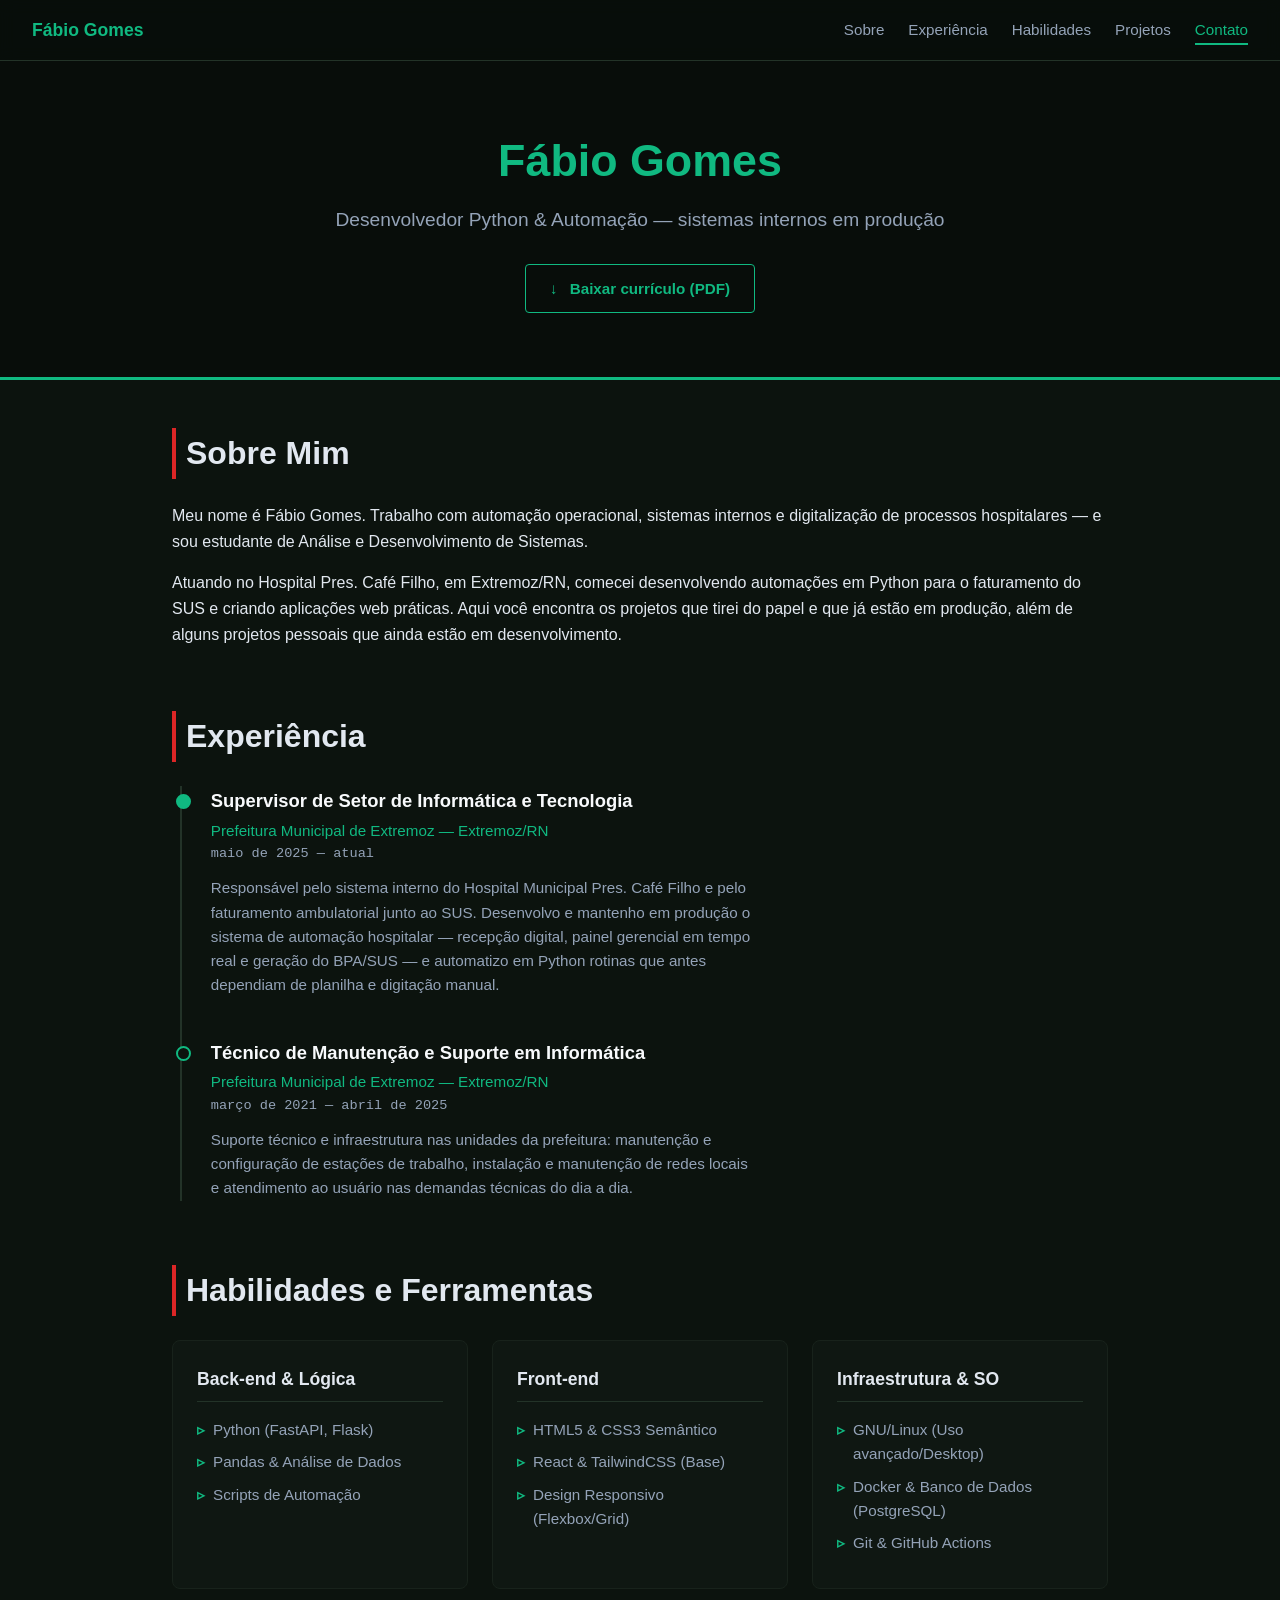
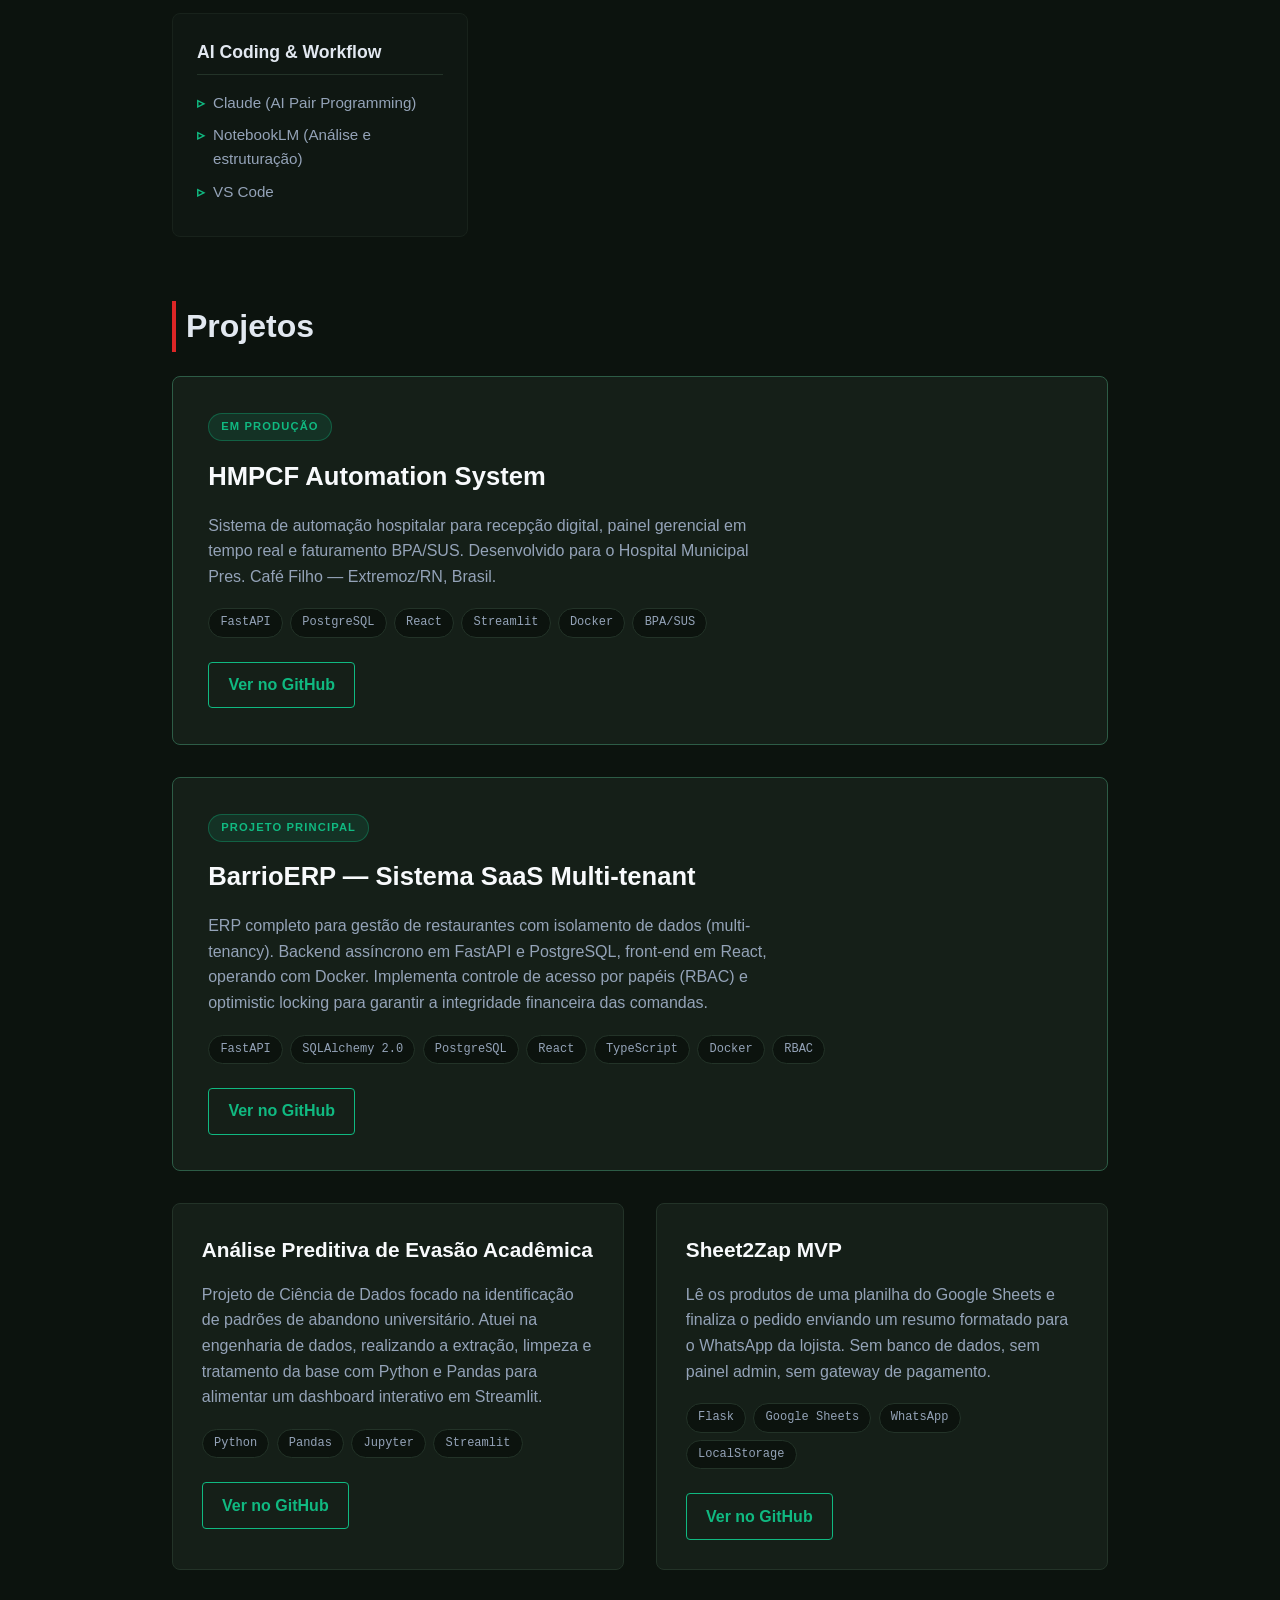
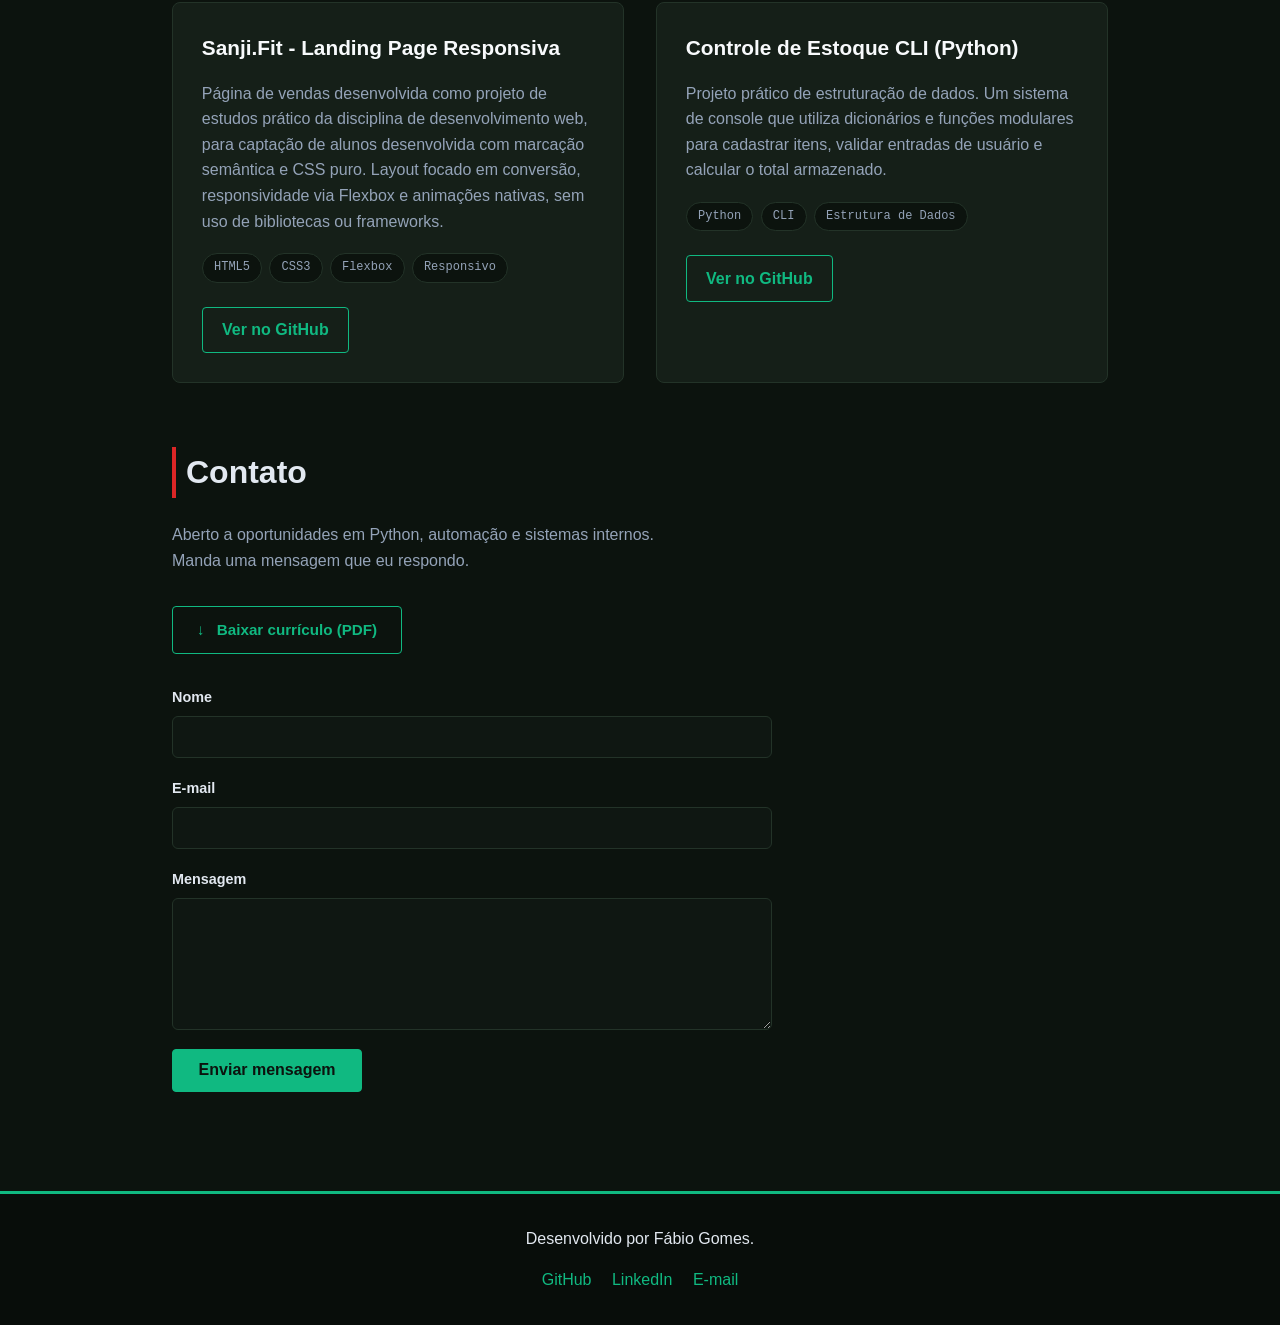
==== commit 14cf3ce1: "Corrige as tags de tecnologia com base nos READMEs dos repositórios Stacks conferidas repo a repo em" ====
--- a/index.html
+++ b/index.html
@@ -214,11 +214,17 @@
                         em tempo real e faturamento BPA/SUS. Desenvolvido para o Hospital Municipal
                         Pres. Café Filho — Extremoz/RN, Brasil.
                     </p>
-                    <!-- CONFERIR: chutei a stack pela minha descrição, não tinha
-                         escrito no texto. Corrigir se estiver errado. -->
-                    <ul class="tags-projeto">
-                        <li>Python</li>
-                        <li>Automação</li>
+                    <!-- Stack conferida no README do repositório.
+                         ATENÇÃO: os topics do GitHub deste repo (eel, sqlite)
+                         são do sistema LEGADO, descontinuado em 2025. A versão
+                         atual é FastAPI + PostgreSQL + React. Não usar os
+                         topics como fonte — atualizar eles lá. -->
+                    <ul class="tags-projeto">
+                        <li>FastAPI</li>
+                        <li>PostgreSQL</li>
+                        <li>React</li>
+                        <li>Streamlit</li>
+                        <li>Docker</li>
                         <li>BPA/SUS</li>
                     </ul>
                     <!-- Todo link externo leva target="_blank" + rel="noopener noreferrer".
@@ -237,12 +243,14 @@
                         Implementa controle de acesso por papéis (RBAC) e optimistic locking para garantir
                         a integridade financeira das comandas.
                     </p>
+                    <!-- "Multi-tenant" saiu daqui: já está no título do projeto. -->
                     <ul class="tags-projeto">
                         <li>FastAPI</li>
+                        <li>SQLAlchemy 2.0</li>
                         <li>PostgreSQL</li>
                         <li>React</li>
+                        <li>TypeScript</li>
                         <li>Docker</li>
-                        <li>Multi-tenant</li>
                         <li>RBAC</li>
                     </ul>
                     <a href="https://github.com/fabiogomes95/BarrioERP" target="_blank" rel="noopener noreferrer" class="botao-projeto">Ver no GitHub</a>
@@ -258,8 +266,8 @@
                     <ul class="tags-projeto">
                         <li>Python</li>
                         <li>Pandas</li>
+                        <li>Jupyter</li>
                         <li>Streamlit</li>
-                        <li>Ciência de Dados</li>
                     </ul>
                     <a href="https://github.com/Senac-EAD-PTI-Grupo/senac-pi-grupo03-2026" target="_blank" rel="noopener noreferrer" class="botao-projeto">Ver no GitHub</a>
                 </li>
@@ -271,12 +279,13 @@
                         um resumo formatado para o WhatsApp da lojista. Sem banco de dados, sem painel
                         admin, sem gateway de pagamento.
                     </p>
-                    <!-- CONFERIR: a descrição não diz a linguagem. Ajustar se não for Python. -->
-                    <ul class="tags-projeto">
-                        <li>Python</li>
-                        <li>Google Sheets API</li>
+                    <!-- Não é "Google Sheets API": a planilha é publicada como CSV
+                         e o app lê direto. Conferido no README. -->
+                    <ul class="tags-projeto">
+                        <li>Flask</li>
+                        <li>Google Sheets</li>
                         <li>WhatsApp</li>
-                        <li>MVP</li>
+                        <li>LocalStorage</li>
                     </ul>
                     <a href="https://github.com/fabiogomes95/Sheet2Zap-MVP" target="_blank" rel="noopener noreferrer" class="botao-projeto">Ver no GitHub</a>
                 </li>
@@ -389,6 +398,12 @@
         </div>
     </footer>
 
+    <!-- Voltar ao topo. É um link comum pra #topo, então funciona mesmo sem JS
+         (o script só cuida de escondê-lo quando já estou no topo).
+         O aria-label existe porque o conteúdo é só uma seta: leitor de tela
+         anunciaria "seta pra cima", que não diz nada. -->
+    <a href="#topo" class="botao-topo" id="botao-topo" aria-label="Voltar ao topo">↑</a>
+
     <!-- "defer" = baixa o script junto com o HTML mas só roda no fim.
          Sem ele o JS rodaria antes das seções existirem e não acharia nada.
          Se eu adicionar outro script, manter o defer também. -->
--- a/style.css
+++ b/style.css
@@ -19,8 +19,9 @@
     10. Projetos
     11. Contato
     12. Rodapé
-    13. Animação de revelação no scroll
-    14. Telas pequenas
+    13. Botão "voltar ao topo"
+    14. Animação de revelação no scroll
+    15. Telas pequenas
    ========================================================================= */
 
 
@@ -117,7 +118,11 @@
 
 .menu-lista {
     display: flex;
-    gap: 1.5rem;
+    /* Sem este wrap os links estouram a tela no celular em vez de quebrar
+       linha. Foi o que cortou o "Contato" quando o menu foi pra 5 itens. */
+    flex-wrap: wrap;
+    justify-content: center;
+    gap: 0.5rem 1.5rem; /* 0.5rem entre linhas, 1.5rem entre os links */
     list-style: none;
 }
 
@@ -202,7 +207,7 @@
 
 .titulo-site {
     color: #10b981;
-    font-size: 2.8rem; /* diminui no celular, lá na seção 14 */
+    font-size: 2.8rem; /* diminui no celular, lá na seção 15 */
     margin-bottom: 0.5rem;
 }
 
@@ -738,7 +743,68 @@
 
 
 /* =========================================
-   13. Animação de revelação no scroll
+   13. Botão "voltar ao topo"
+   ========================================= */
+
+/* position: fixed gruda na janela e não rola com a página — diferente do
+   sticky do menu, que faz parte do fluxo. */
+.botao-topo {
+    position: fixed;
+    right: 1.5rem;
+    bottom: 1.5rem;
+    z-index: 150; /* acima do conteúdo, abaixo do link de pular (200) */
+
+    /* Flex só pra centralizar a setinha dentro do círculo, na horizontal
+       e na vertical. É a forma mais confiável de centrar um caractere. */
+    display: flex;
+    align-items: center;
+    justify-content: center;
+
+    width: 46px;
+    height: 46px;
+    border-radius: 50%; /* 50% em elemento quadrado = círculo */
+
+    font-size: 1.3rem;
+    font-weight: bold;
+    line-height: 1;
+    text-decoration: none;
+
+    color: #0c130e;
+    background-color: #10b981;
+    border: none;
+    box-shadow: 0 4px 12px rgba(0, 0, 0, 0.4);
+
+    transition: opacity 0.3s ease, transform 0.3s ease, background-color 0.2s ease;
+}
+
+.botao-topo:hover {
+    background-color: #0ea472;
+}
+
+.botao-topo:focus-visible {
+    outline: 2px solid #10b981;
+    outline-offset: 3px;
+}
+
+/* MESMA LÓGICA da classe "revelar": quem esconde é o JS, não o HTML.
+   O botão nasce VISÍVEL e o script adiciona "oculto" quando estou no topo
+   da página (onde ele não teria função). Se o JS falhar, o botão só fica
+   sempre visível — continua funcionando, porque é um link comum pra #topo. */
+.botao-topo.oculto {
+    opacity: 0;
+    transform: translateY(12px);
+    pointer-events: none; /* não intercepta cliques enquanto invisível */
+}
+
+@media (prefers-reduced-motion: reduce) {
+    .botao-topo {
+        transition: none;
+    }
+}
+
+
+/* =========================================
+   14. Animação de revelação no scroll
    ========================================= */
 
 /* CUIDADO AO MEXER AQUI.
@@ -775,7 +841,7 @@
 
 
 /* =========================================
-   14. Telas pequenas
+   15. Telas pequenas
    ========================================= */
 
 /* As grades já se viram sozinhas (auto-fit), mas tamanho de fonte fixo não.
@@ -798,11 +864,38 @@
         padding: 2rem 1rem;
     }
 
+    /* No celular o menu vira coluna: nome em cima, links embaixo, tudo
+       centralizado. Tentar manter lado a lado com 5 links espremia tudo
+       e cortava o "Contato" fora da tela. */
     .menu-navegacao {
-        padding: 0.8rem 1rem;
+        flex-direction: column;
+        align-items: center;
+        gap: 0.5rem;
+        padding: 0.7rem 1rem;
     }
 
     .menu-lista {
-        gap: 1rem; /* aperta pros 3 links caberem sem quebrar linha */
-    }
-}
+        gap: 0.4rem 1rem;
+    }
+
+    .menu-link {
+        font-size: 0.85rem;
+    }
+
+    /* Rede de segurança: com o menu em duas linhas, os 5rem lá de cima não
+       bastam e o título da seção para cortado atrás dele.
+       O script.js mede a altura real do menu e sobrescreve este valor —
+       isto aqui é só o que vale se o JS não carregar. */
+    html {
+        scroll-padding-top: 8rem;
+    }
+
+    /* Botão de voltar ao topo um pouco menor e mais perto do canto,
+       pra não cobrir conteúdo em tela pequena. */
+    .botao-topo {
+        right: 1rem;
+        bottom: 1rem;
+        width: 42px;
+        height: 42px;
+    }
+}
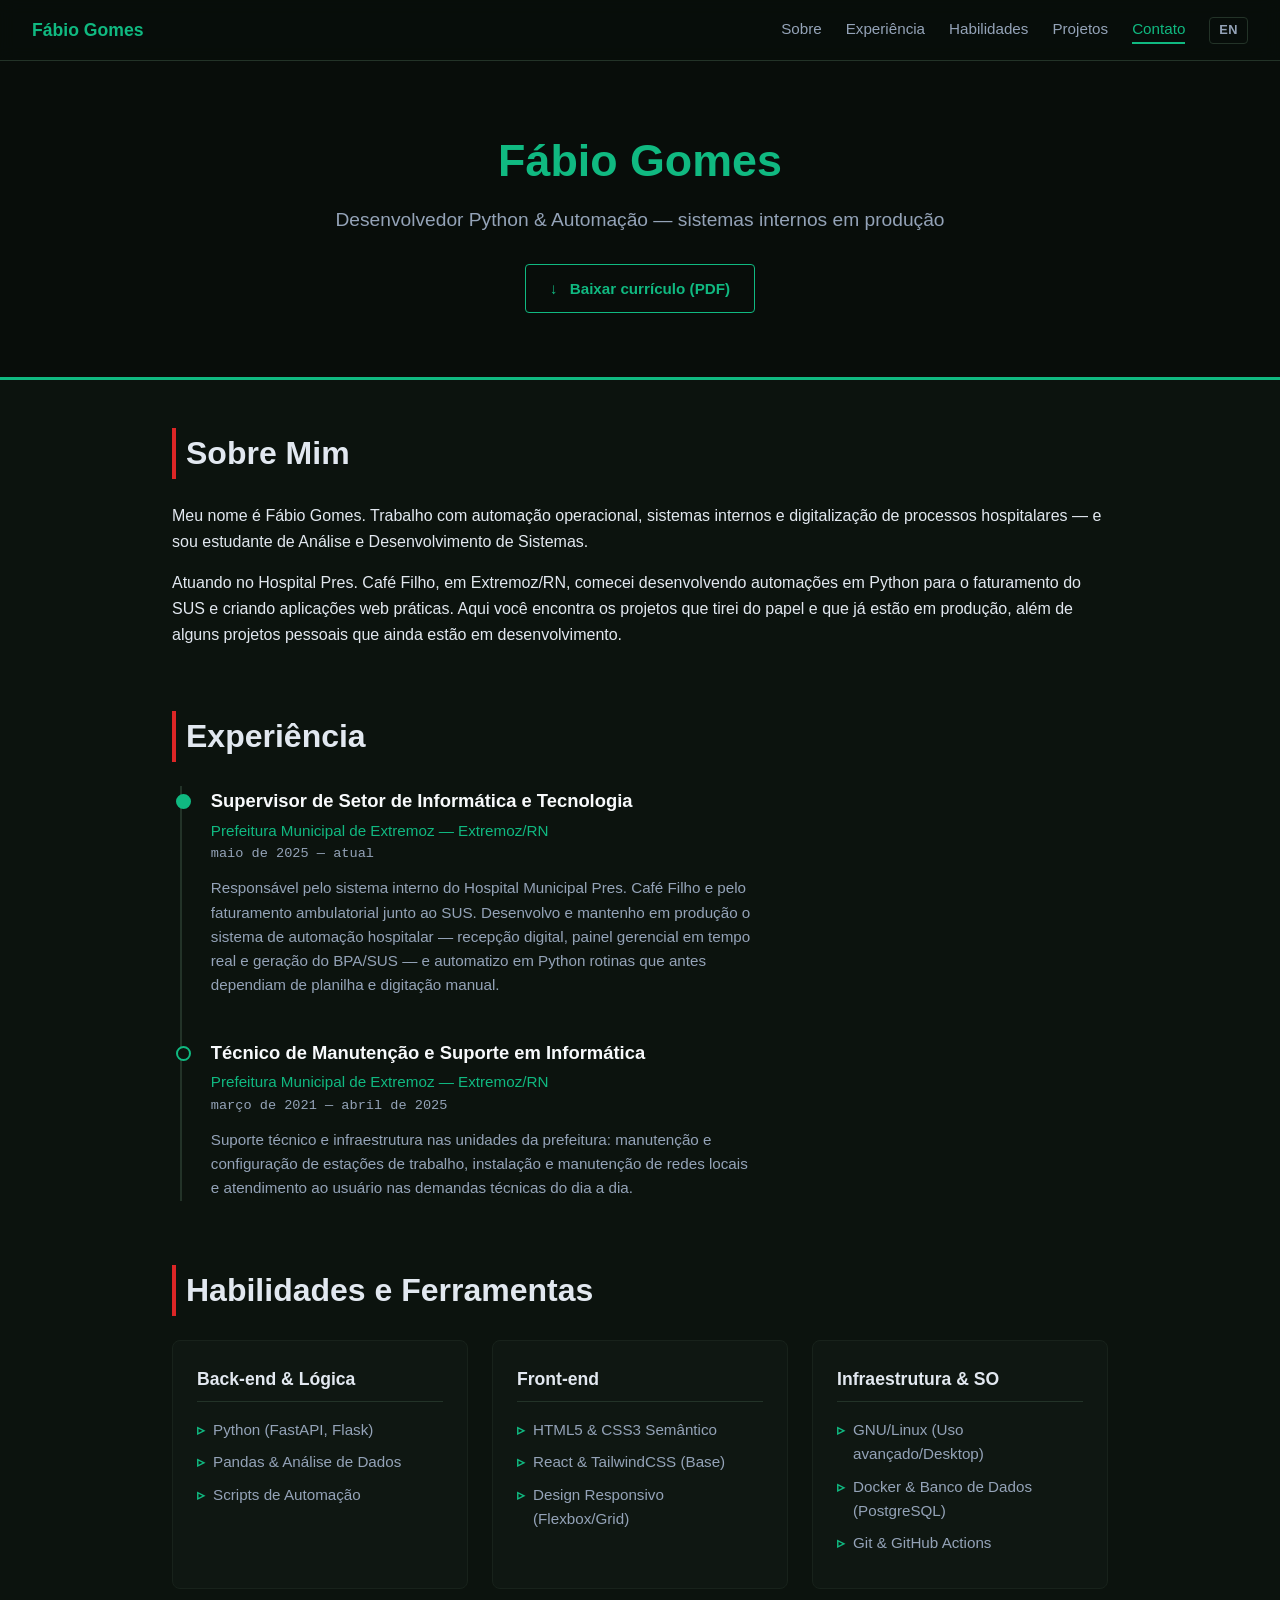
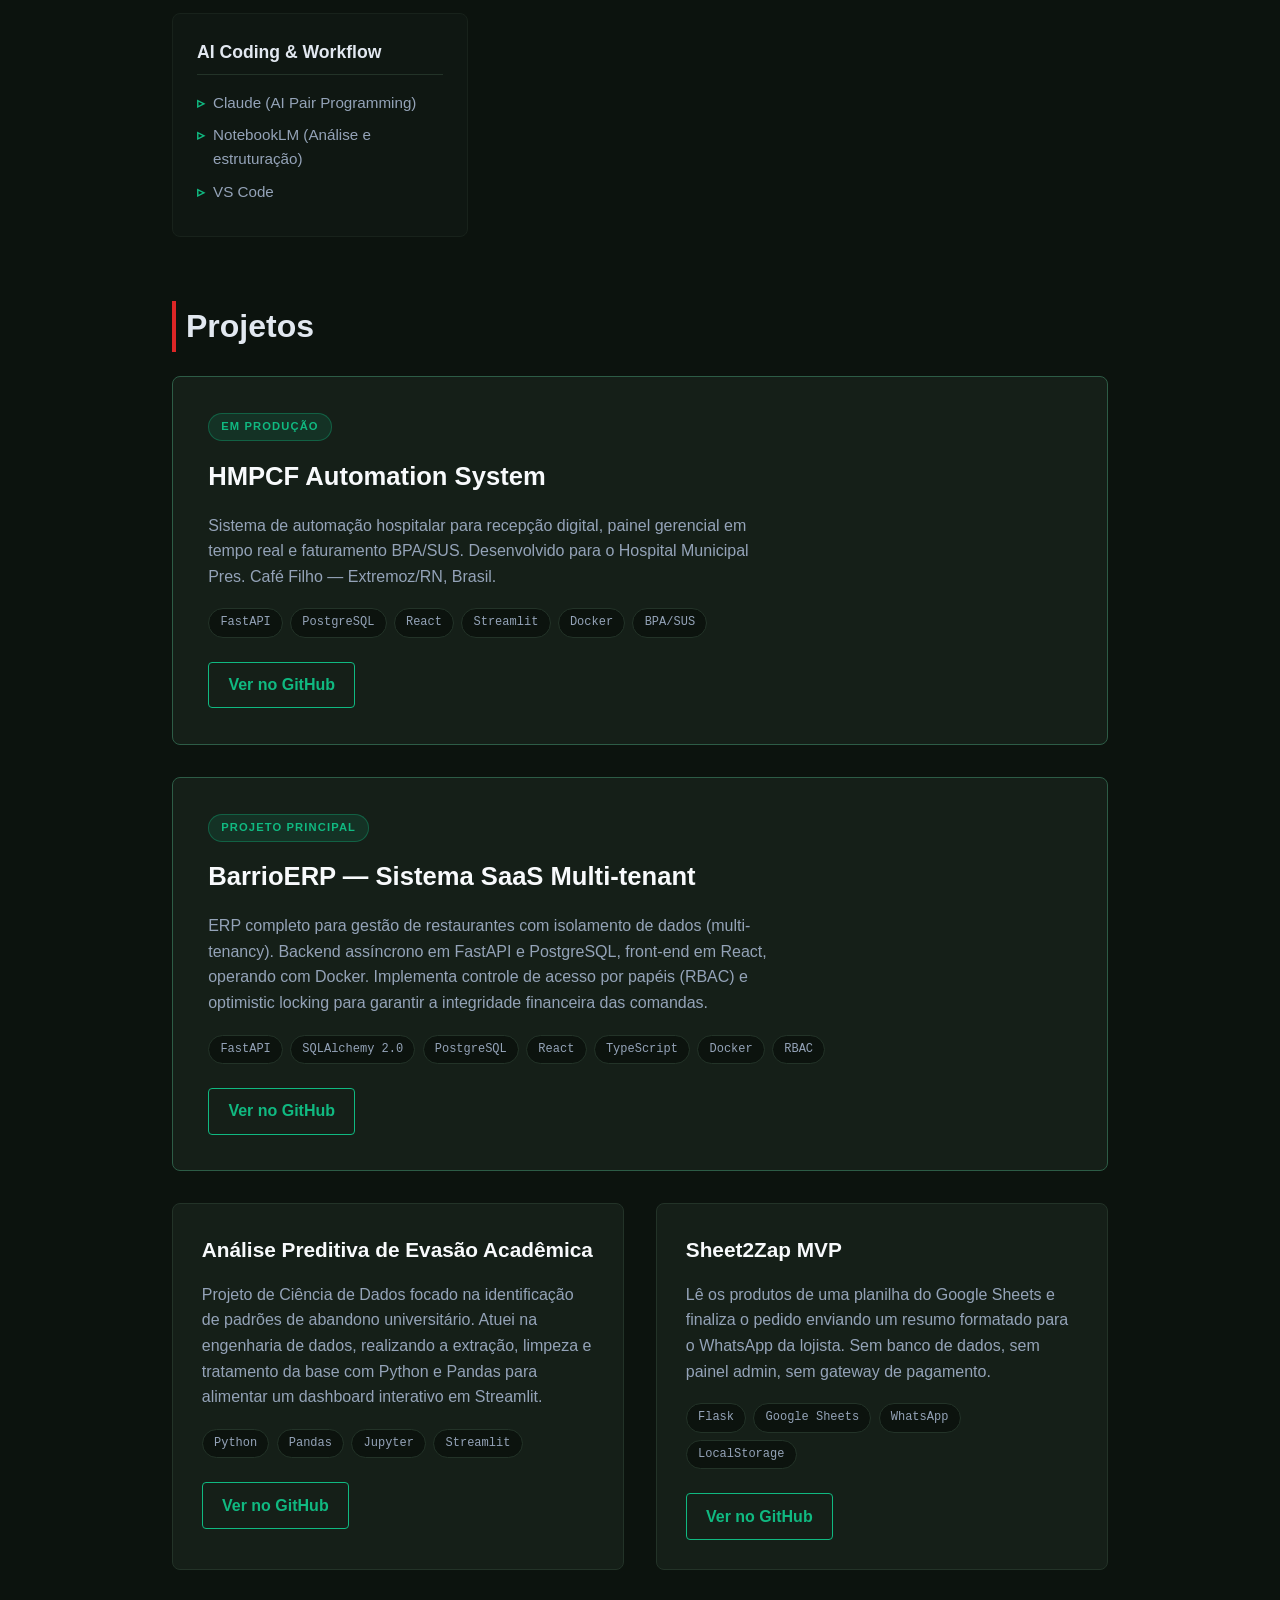
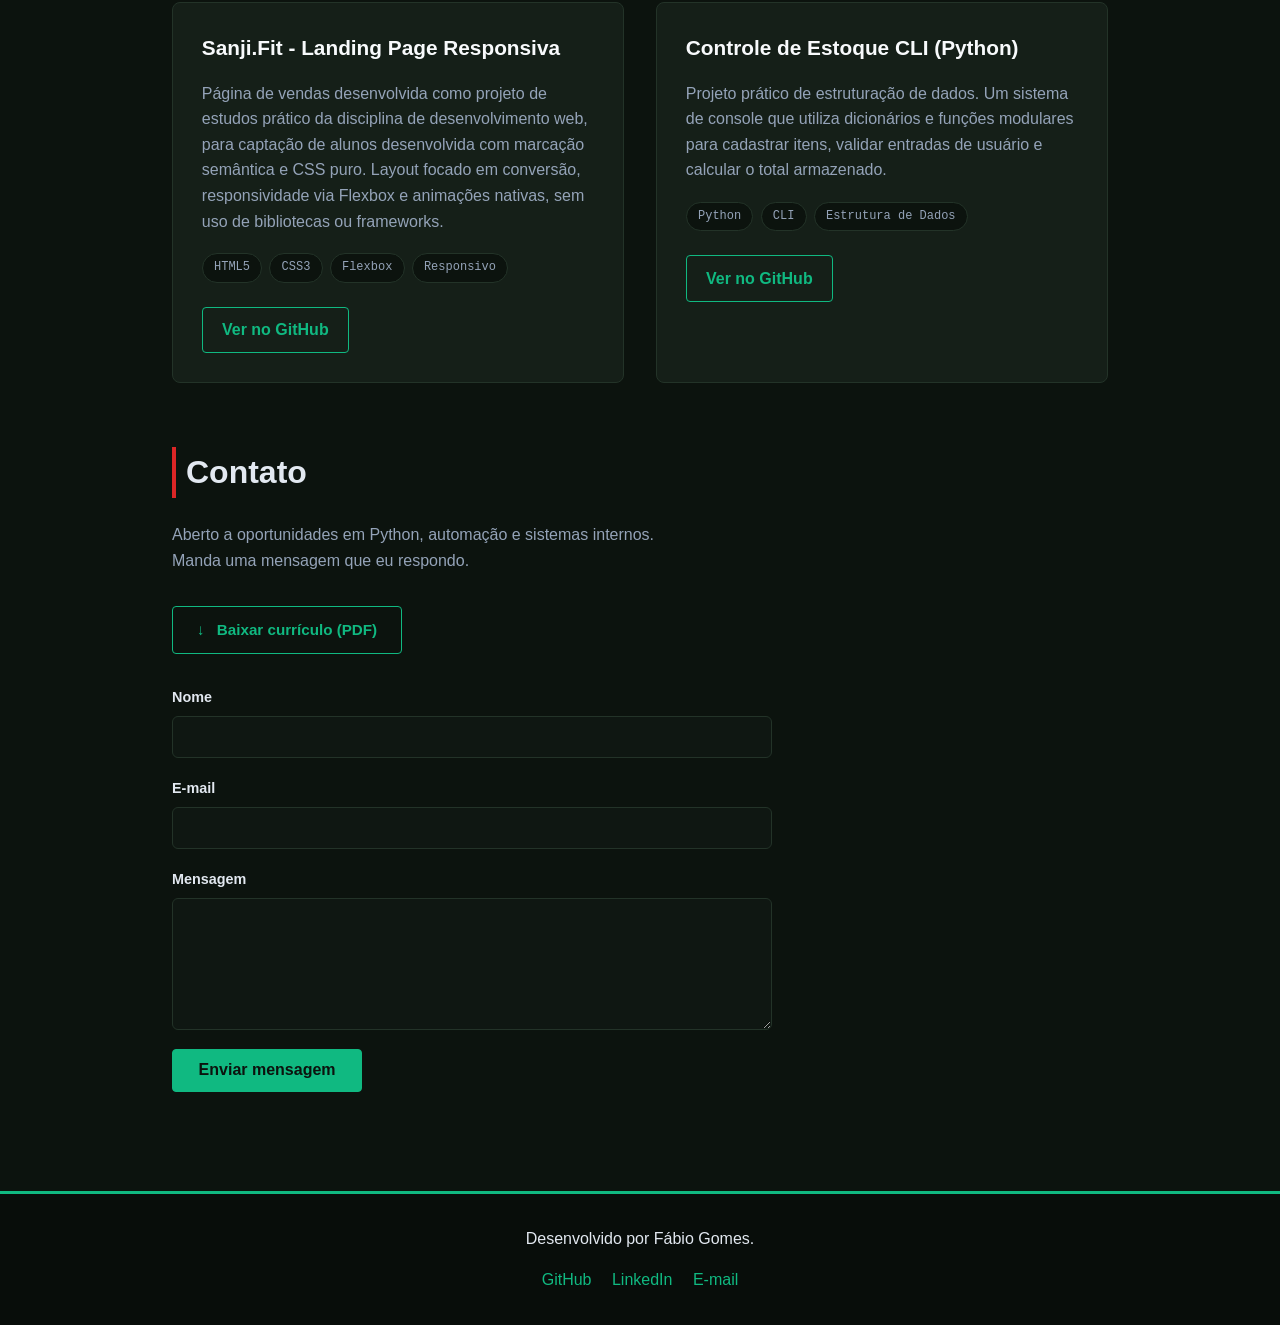
==== commit 5354e64c: "Adiciona versão em inglês do portfólio - Nova página em en/index.html, tradução completa do conteúdo" ====
--- a/index.html
+++ b/index.html
@@ -16,6 +16,8 @@
     <meta property="og:title" content="Fábio Gomes | Desenvolvedor Python & Automação">
     <meta property="og:description" content="Automação com Python, sistemas internos e digitalização de processos hospitalares. Veja os projetos que já estão em produção.">
     <meta property="og:locale" content="pt_BR">
+    <!-- Avisa que existe versão em outro idioma -->
+    <meta property="og:locale:alternate" content="en_US">
     <meta property="og:url" content="https://fabiogomes95.github.io/portfolio/">
 
     <!-- Banner do card de preview. A URL TEM que ser completa (https://...) —
@@ -30,6 +32,16 @@
     <!-- Marca qual é o endereço oficial, pro Google não indexar duas vezes
          caso o site fique acessível por mais de uma URL. -->
     <link rel="canonical" href="https://fabiogomes95.github.io/portfolio/">
+
+    <!-- hreflang: é isto que liga as duas versões pro buscador.
+         Sem essas linhas o Google trata as páginas como conteúdo duplicado e
+         escolhe uma pra mostrar, ignorando a outra.
+         x-default = pra onde mandar quem não bate com nenhum idioma listado.
+         O bloco tem que ser IDÊNTICO nas duas páginas, inclusive apontando
+         cada uma pra si mesma. -->
+    <link rel="alternate" hreflang="pt-BR" href="https://fabiogomes95.github.io/portfolio/">
+    <link rel="alternate" hreflang="en" href="https://fabiogomes95.github.io/portfolio/en/">
+    <link rel="alternate" hreflang="x-default" href="https://fabiogomes95.github.io/portfolio/">
 
     <!-- O Twitter/X lê as og: de cima, mas exige esse tipo declarado à parte. -->
     <meta name="twitter:card" content="summary_large_image">
@@ -65,6 +77,11 @@
             <li><a href="#habilidades" class="menu-link">Habilidades</a></li>
             <li><a href="#projetos"    class="menu-link">Projetos</a></li>
             <li><a href="#contato"     class="menu-link">Contato</a></li>
+            <!-- Troca de idioma. NÃO leva a classe "menu-link" de propósito:
+                 o script.js pega todos os .menu-link e tenta achar a seção
+                 correspondente na página — com "en/" ele não acharia nada.
+                 O hreflang diz ao navegador e ao buscador o idioma do destino. -->
+            <li><a href="en/" class="menu-idioma" lang="en" hreflang="en">EN</a></li>
         </ul>
     </nav>
 
--- a/style.css
+++ b/style.css
@@ -151,6 +151,35 @@
     border-bottom-color: #10b981;
 }
 
+/* Botão de troca de idioma (PT / EN). Visual diferente dos outros links
+   de propósito: ele não navega dentro da página, troca de página inteira.
+   Parecer igual aos demais faria a pessoa esperar uma rolagem. */
+.menu-idioma {
+    display: inline-block;
+    padding: 0.15rem 0.55rem;
+
+    font-size: 0.8rem;
+    font-weight: bold;
+    letter-spacing: 0.05em;
+    text-decoration: none;
+
+    color: #94a3b8;
+    border: 1px solid #233328;
+    border-radius: 4px;
+
+    transition: color 0.2s ease, border-color 0.2s ease;
+}
+
+.menu-idioma:hover {
+    color: #10b981;
+    border-color: #10b981;
+}
+
+.menu-idioma:focus-visible {
+    outline: 2px solid #10b981;
+    outline-offset: 3px;
+}
+
 
 /* =========================================
    4. Foco pelo teclado
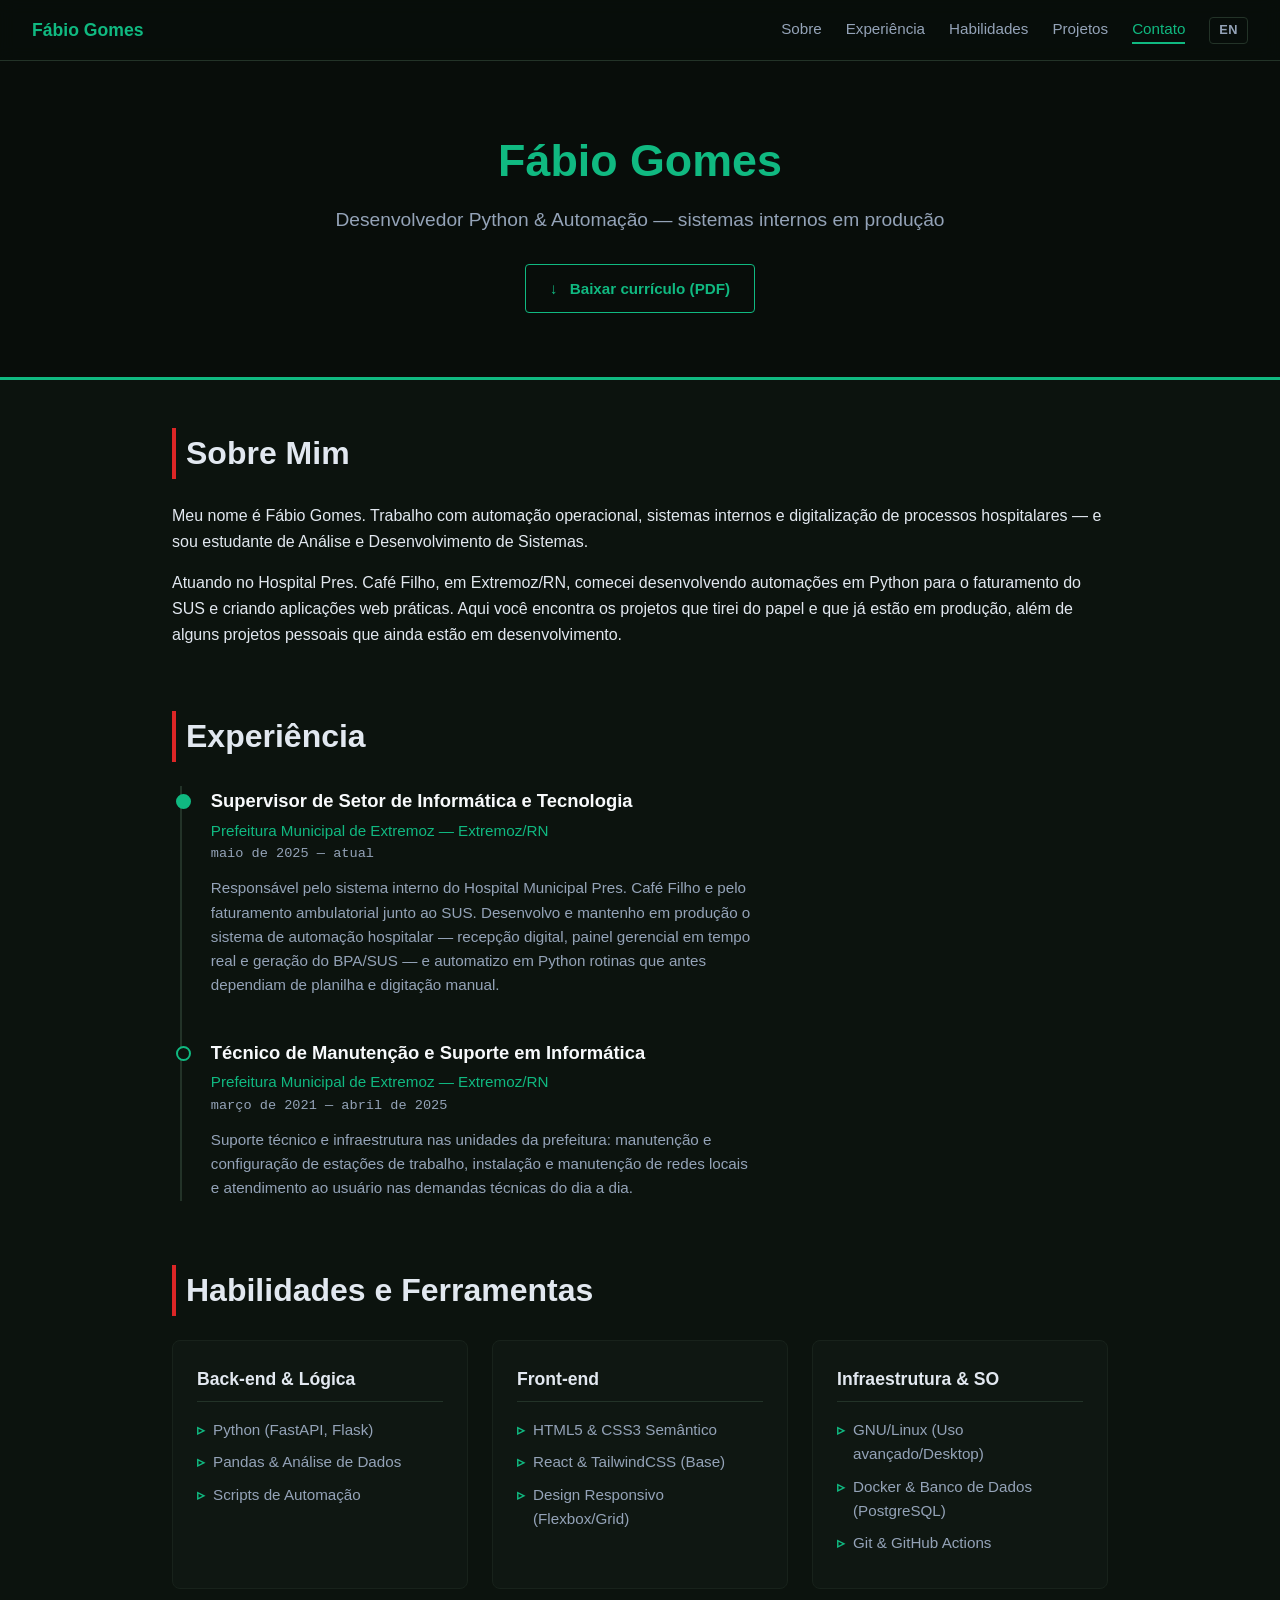
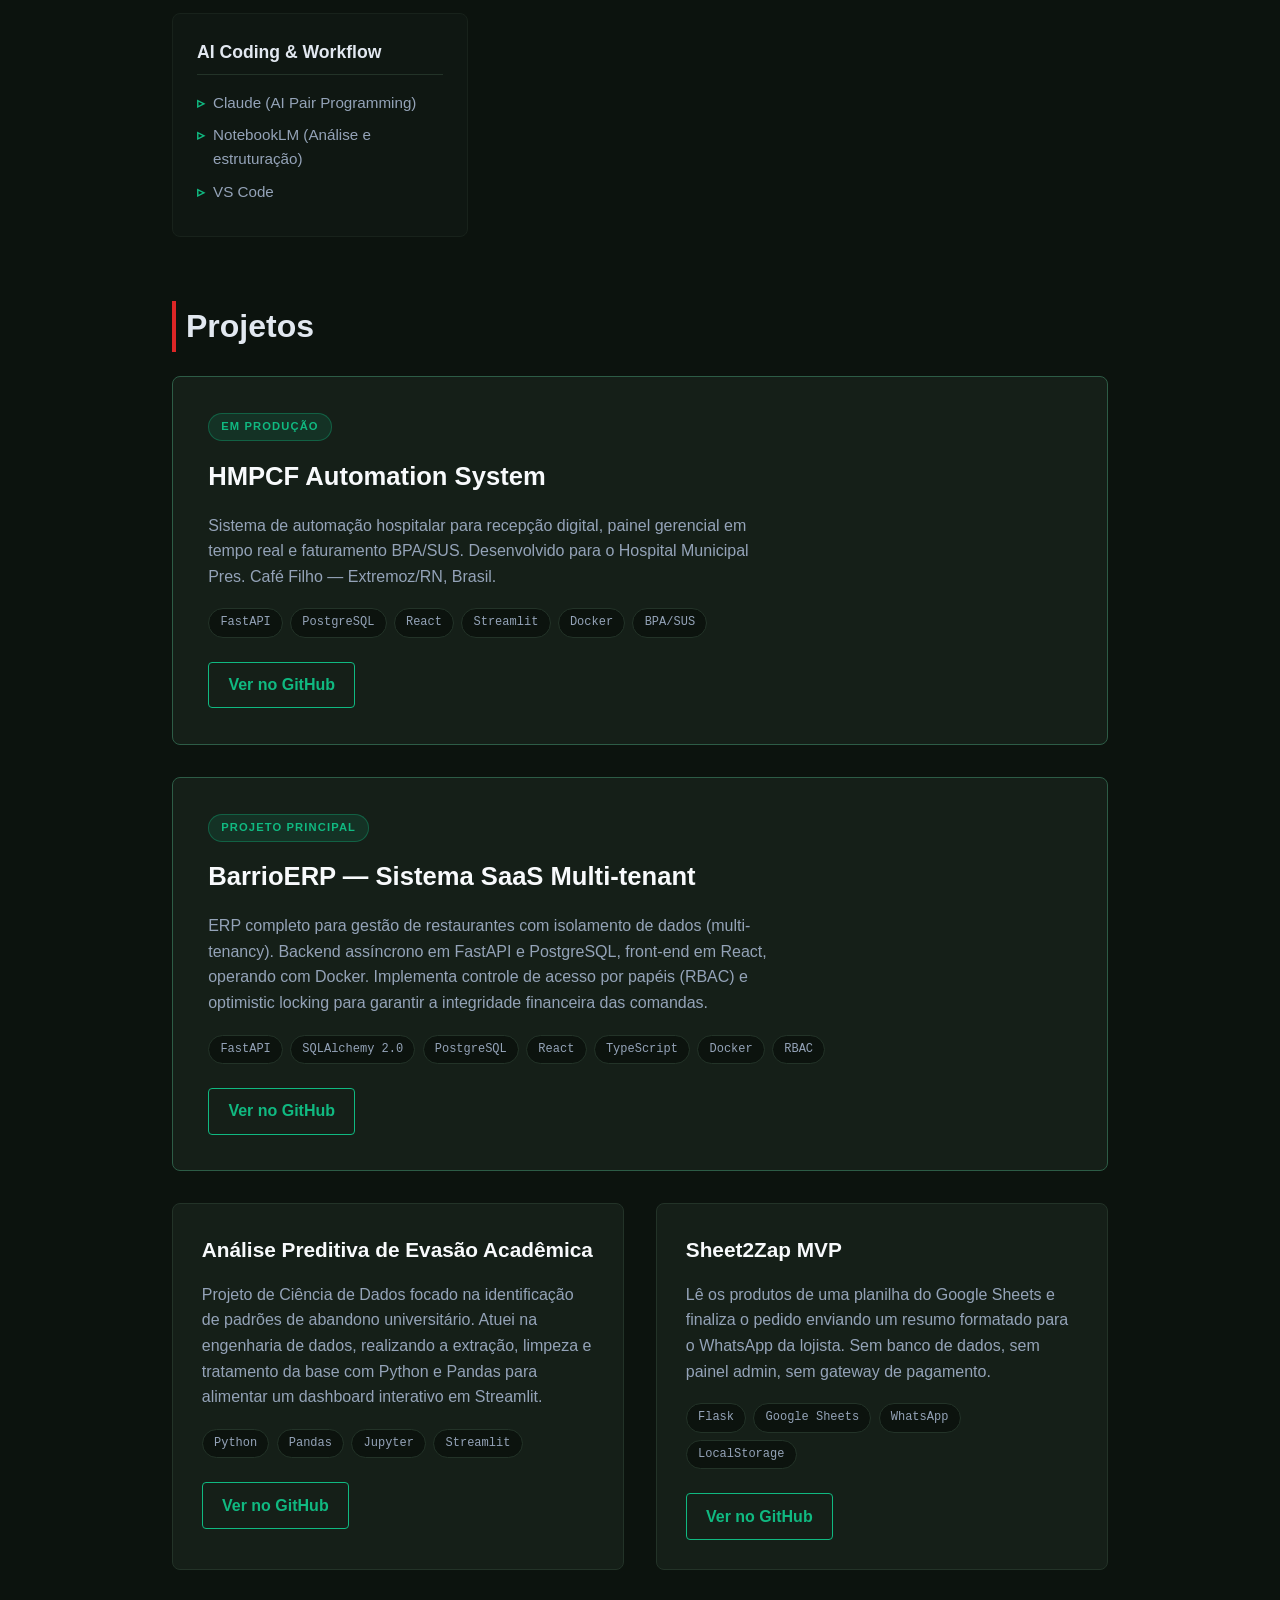
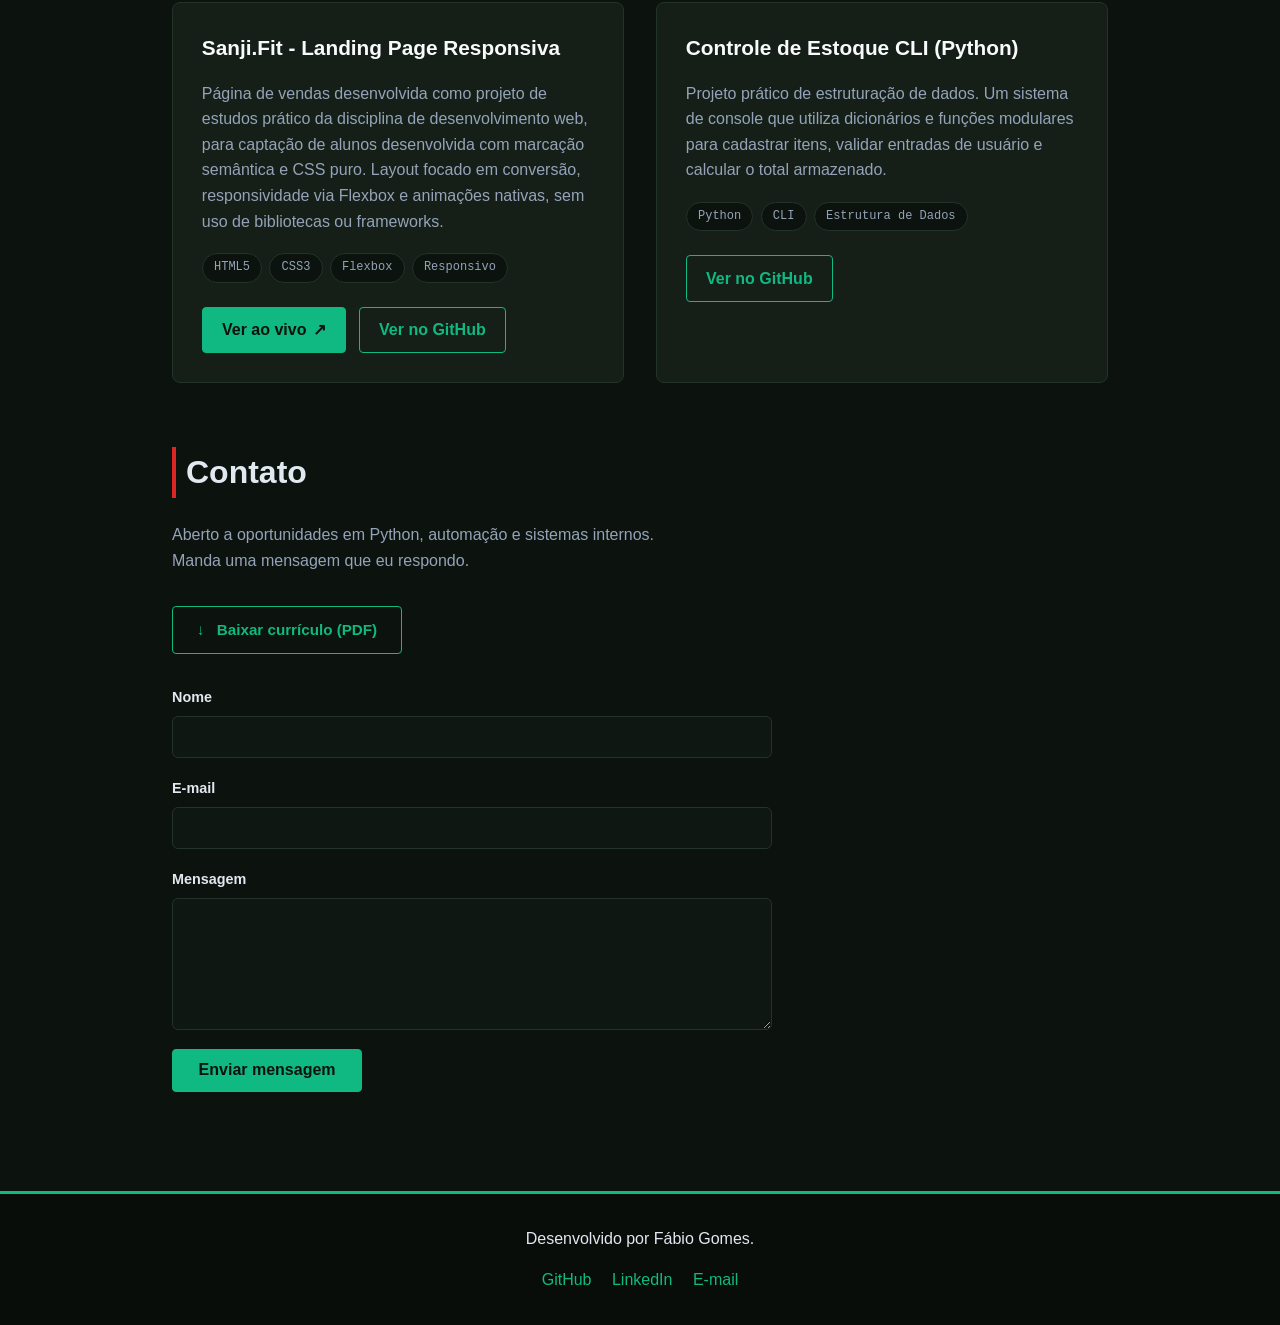
==== commit 7b2032cb: "Adiciona demo ao vivo do Sanji.Fit nas duas versões - Estrutura .acoes-projeto agrupando "Ver ao viv" ====
--- a/index.html
+++ b/index.html
@@ -320,7 +320,13 @@
                         <li>Flexbox</li>
                         <li>Responsivo</li>
                     </ul>
-                    <a href="https://github.com/fabiogomes95/landing-page-sanji-fit" target="_blank" rel="noopener noreferrer" class="botao-projeto">Ver no GitHub</a>
+                    <!-- Projeto com demo ao vivo: os dois botões entram na
+                         .acoes-projeto, que cuida do espaçamento entre eles.
+                         Pra somar demo em outro cartão, é copiar esta estrutura. -->
+                    <div class="acoes-projeto">
+                        <a href="https://fabiogomes95.github.io/landing-page-sanji-fit/" target="_blank" rel="noopener noreferrer" class="botao-demo">Ver ao vivo</a>
+                        <a href="https://github.com/fabiogomes95/landing-page-sanji-fit" target="_blank" rel="noopener noreferrer" class="botao-projeto">Ver no GitHub</a>
+                    </div>
                 </li>
 
                 <li class="cartao-projeto">
--- a/style.css
+++ b/style.css
@@ -605,6 +605,60 @@
     color: #10b981;
     border: 1px solid #10b981;
     border-radius: 4px;
+
+    transition: background-color 0.2s ease, color 0.2s ease;
+}
+
+.botao-projeto:hover {
+    background-color: rgba(16, 185, 129, 0.12);
+}
+
+/* Caixa dos botões do cartão. Só existe nos projetos que têm demo ao vivo —
+   nos outros o link do GitHub fica solto mesmo, e o resultado é igual.
+   Pra somar uma demo em outro projeto: envolver os dois <a> nesta div. */
+.acoes-projeto {
+    display: flex;
+    flex-wrap: wrap; /* no celular os botões empilham em vez de espremer */
+    gap: 0.8rem;
+    margin-top: 1.5rem;
+}
+
+/* Dentro da caixa quem dá o espaçamento é ela, não os botões. */
+.acoes-projeto .botao-projeto,
+.acoes-projeto .botao-demo {
+    margin-top: 0;
+}
+
+/* Botão preenchido = ação principal. Ver funcionando vale mais que ler o
+   código, então a demo tem mais peso visual que o link do GitHub. */
+.botao-demo {
+    display: inline-block;
+    padding: 0.6rem 1.2rem;
+
+    text-decoration: none;
+    font-weight: bold;
+
+    color: #0c130e;             /* texto escuro sobre verde = contraste bom */
+    background-color: #10b981;
+    border: 1px solid #10b981;
+    border-radius: 4px;
+
+    transition: background-color 0.2s ease;
+}
+
+.botao-demo:hover {
+    background-color: #0ea472;
+}
+
+.botao-demo:focus-visible {
+    outline: 2px solid #10b981;
+    outline-offset: 3px;
+}
+
+/* Seta diagonal indicando "abre em outro lugar". Feita em CSS, sem ícone. */
+.botao-demo::after {
+    content: "↗";
+    margin-left: 0.4rem;
 }
 
 
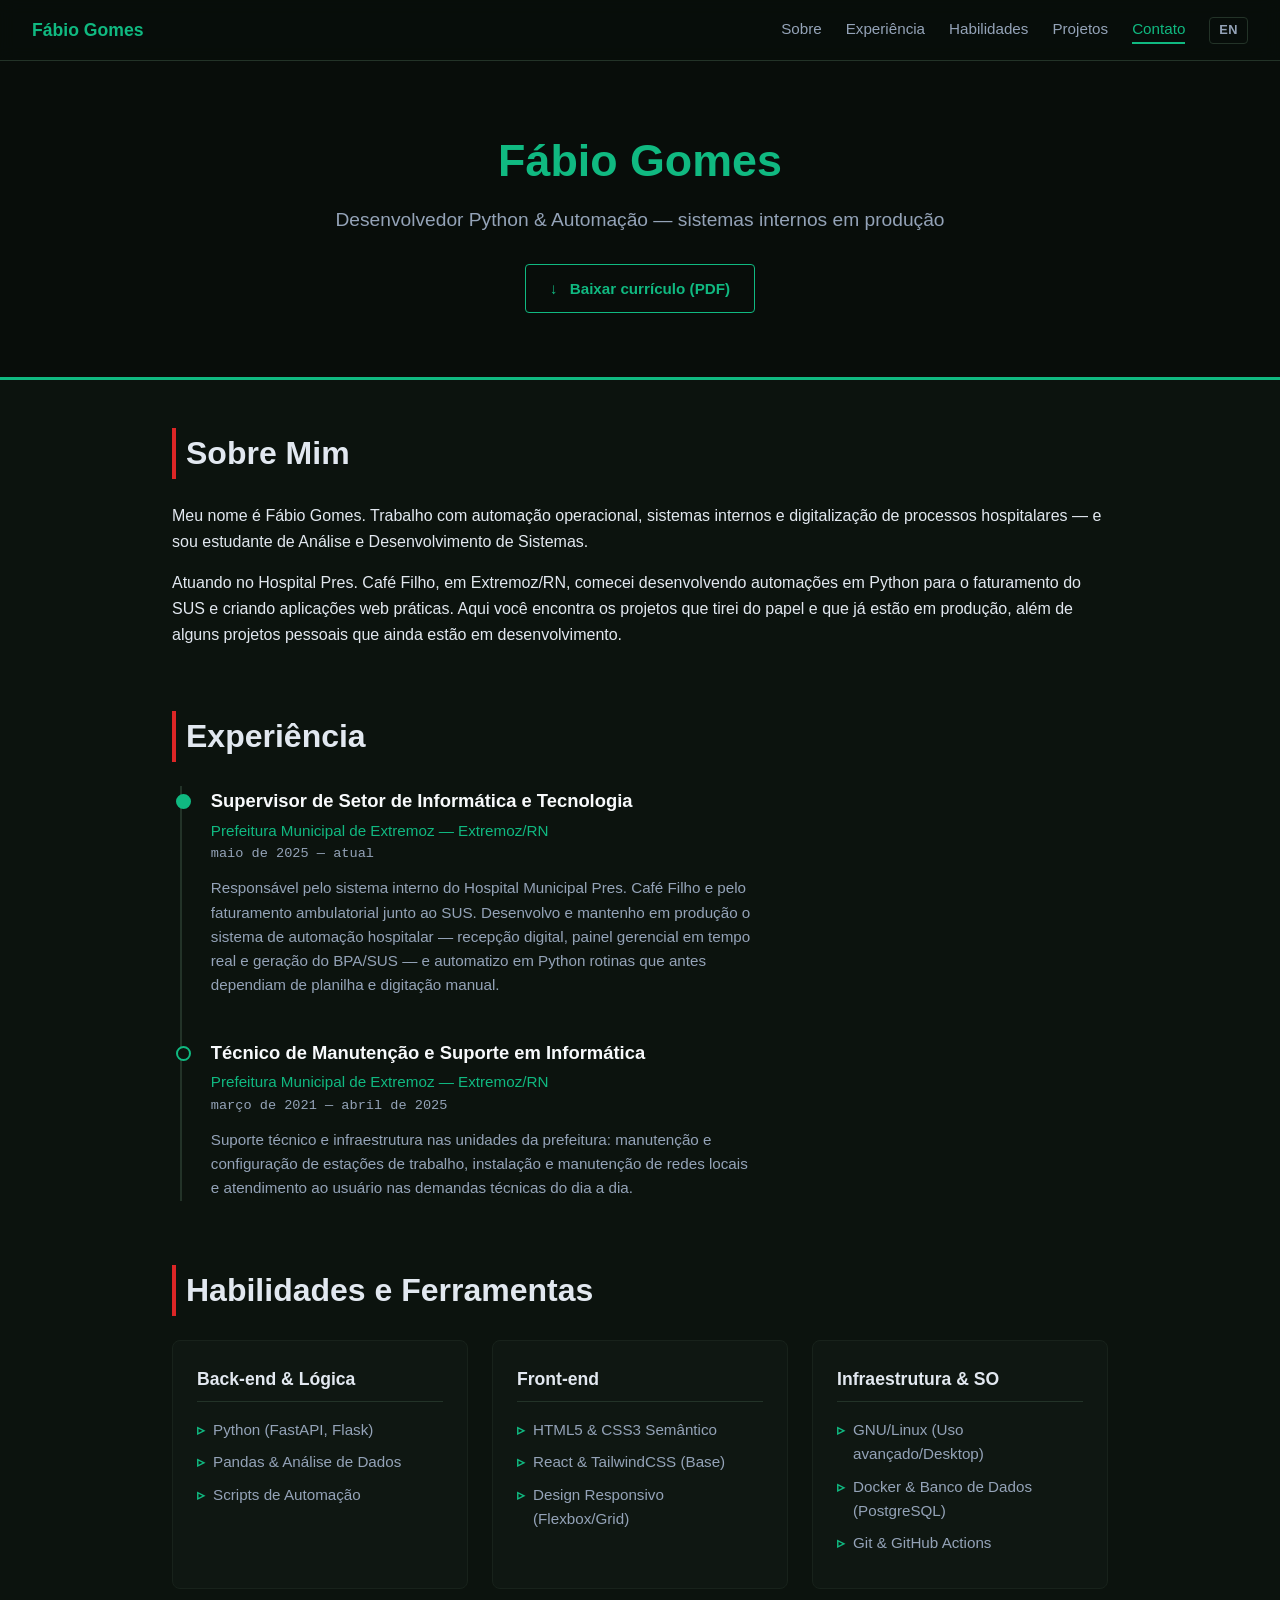
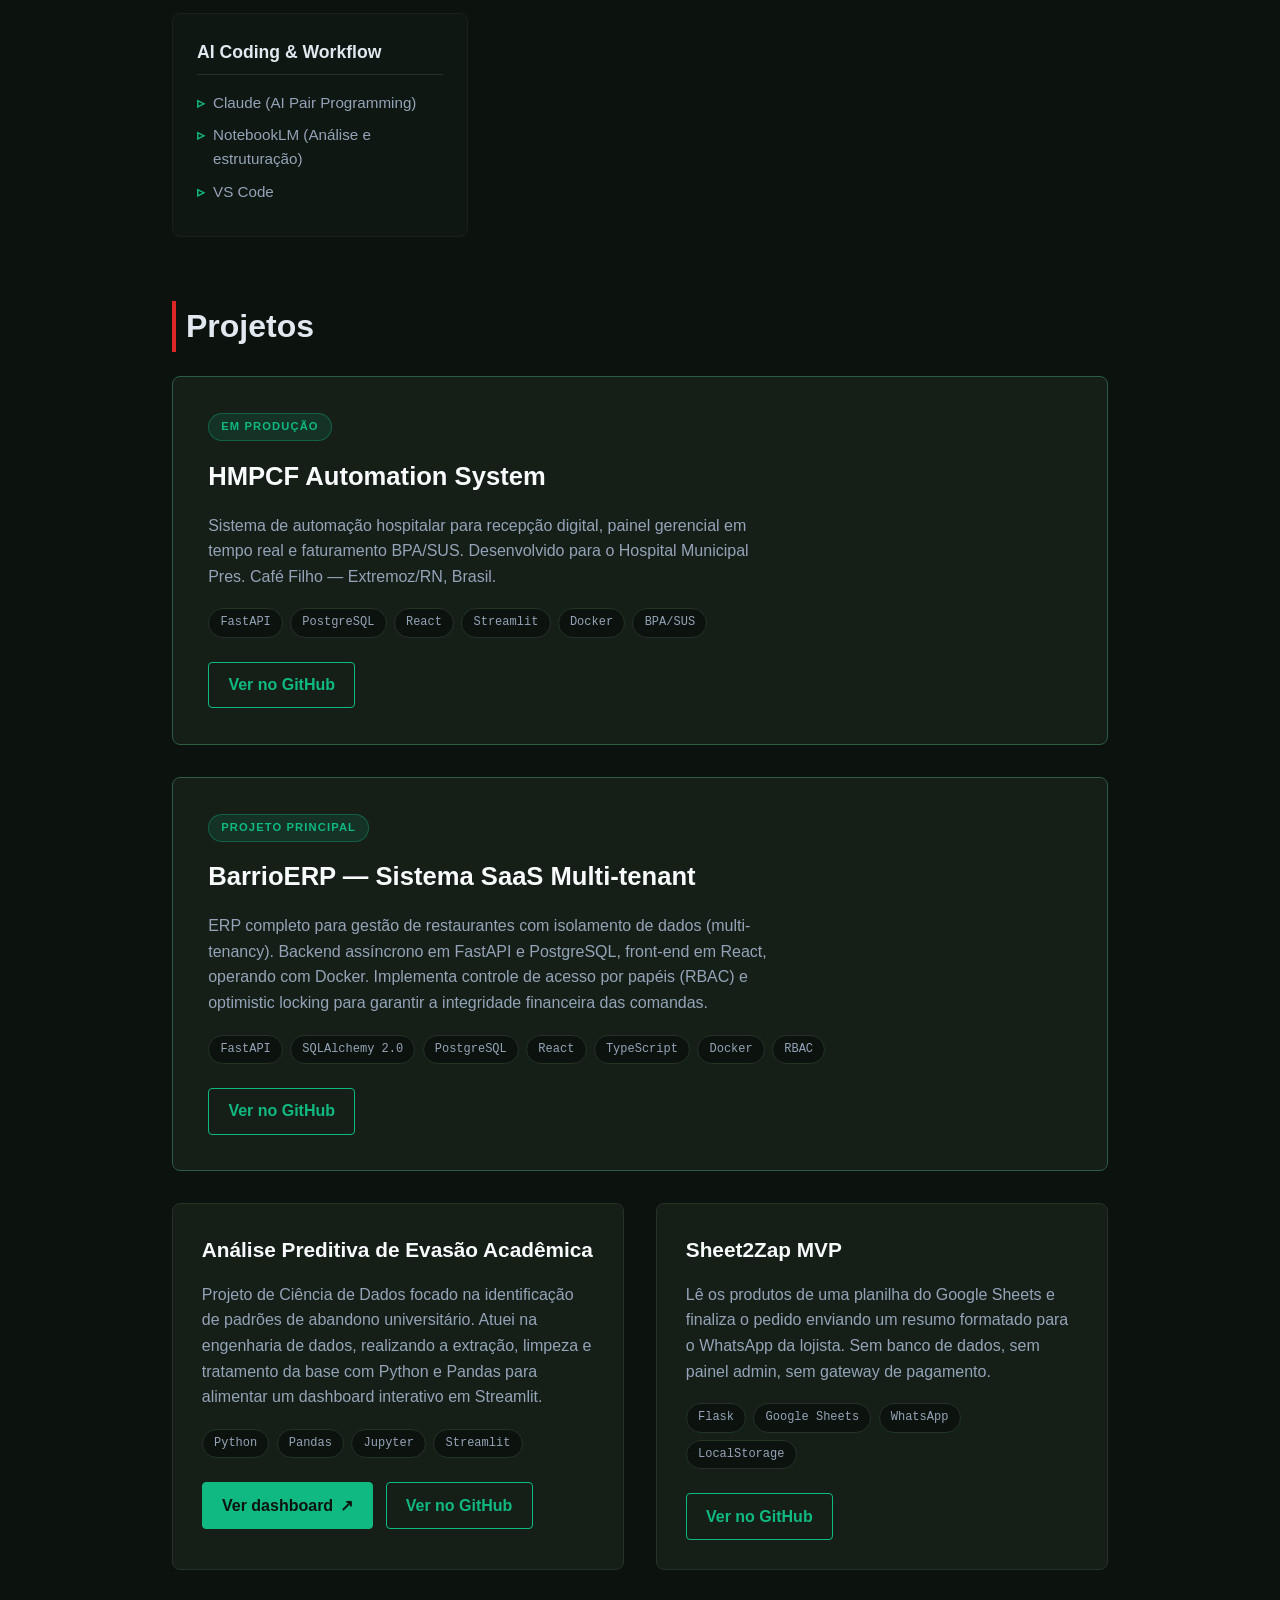
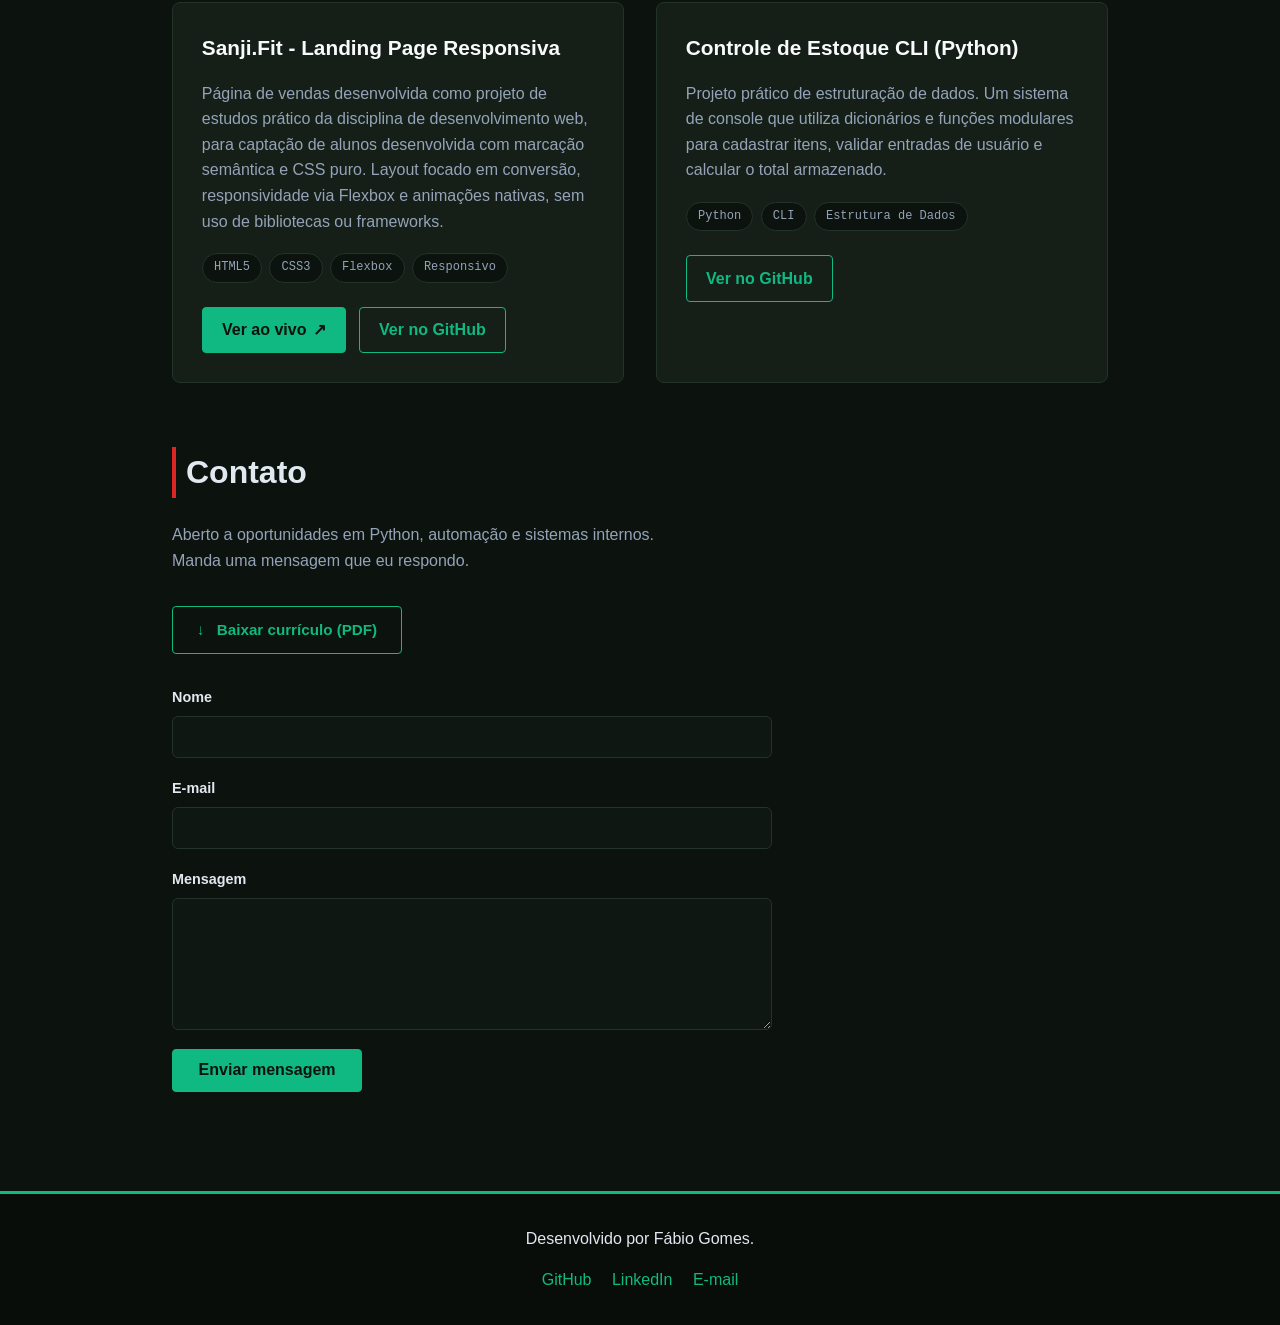
==== commit 1a5f695d: "Adiciona demo do dashboard Streamlit nas duas versões Segundo projeto com demo ao vivo. Deixa anotad" ====
--- a/index.html
+++ b/index.html
@@ -286,7 +286,14 @@
                         <li>Jupyter</li>
                         <li>Streamlit</li>
                     </ul>
-                    <a href="https://github.com/Senac-EAD-PTI-Grupo/senac-pi-grupo03-2026" target="_blank" rel="noopener noreferrer" class="botao-projeto">Ver no GitHub</a>
+                    <!-- App gratuito do Streamlit Community Cloud hiberna depois
+                         de alguns dias sem acesso: quem clica vê uma tela de
+                         "acordando" por ~30s antes do dashboard. Abrir o link de
+                         vez em quando mantém ele desperto. -->
+                    <div class="acoes-projeto">
+                        <a href="https://senac-pi-grupo03-2026.streamlit.app/" target="_blank" rel="noopener noreferrer" class="botao-demo">Ver dashboard</a>
+                        <a href="https://github.com/Senac-EAD-PTI-Grupo/senac-pi-grupo03-2026" target="_blank" rel="noopener noreferrer" class="botao-projeto">Ver no GitHub</a>
+                    </div>
                 </li>
 
                 <li class="cartao-projeto">
